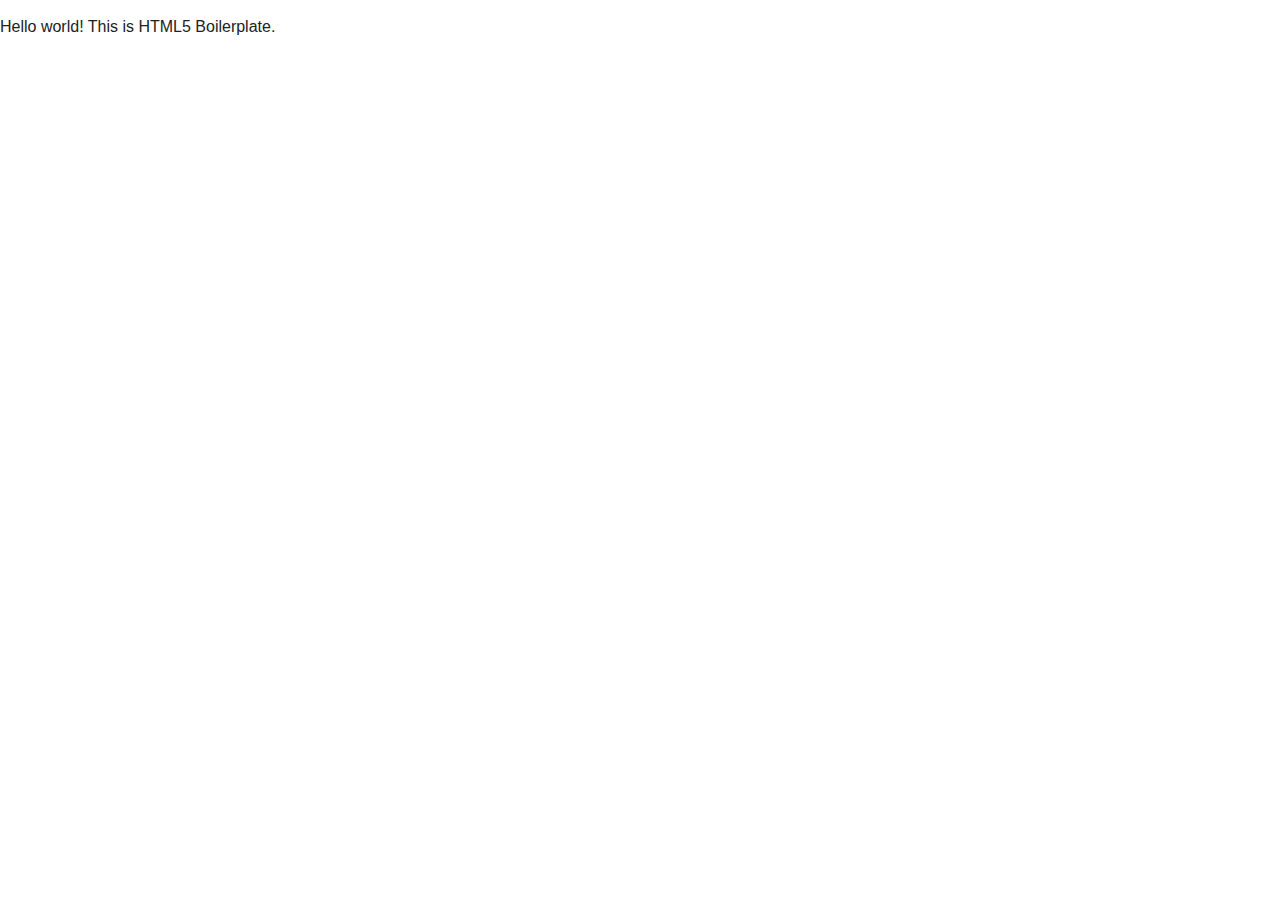
==== index.html @ 2964b847 "HTML5 Boilerplate project structure" ====
<!doctype html>
<html class="no-js" lang="en">
    <head>
        <meta charset="utf-8">
        <meta http-equiv="x-ua-compatible" content="ie=edge">
        <title>Mobile App</title>
        <meta name="description" content="">
        <meta name="viewport" content="width=device-width, initial-scale=1">

        <link rel="apple-touch-icon" href="apple-touch-icon.png">
        <!-- Place favicon.ico in the root directory -->

        <link rel="stylesheet" href="css/normalize.css">
        <link rel="stylesheet" href="css/main.css">
        <script src="js/vendor/modernizr-2.8.3.min.js"></script>
    </head>
    <body>
        <!--[if lt IE 8]>
            <p class="browserupgrade">You are using an <strong>outdated</strong> browser. Please <a href="http://browsehappy.com/">upgrade your browser</a> to improve your experience.</p>
        <![endif]-->

        <!-- Add your site or application content here -->
        <p>Hello world! This is HTML5 Boilerplate.</p>

        <script src="https://code.jquery.com/jquery-1.12.0.min.js"></script>
        <script>window.jQuery || document.write('<script src="js/vendor/jquery-1.12.0.min.js"><\/script>')</script>
        <script src="js/plugins.js"></script>
        <script src="js/main.js"></script>

        <!-- Google Analytics: change UA-XXXXX-X to be your site's ID. -->
        <script>
            (function(b,o,i,l,e,r){b.GoogleAnalyticsObject=l;b[l]||(b[l]=
            function(){(b[l].q=b[l].q||[]).push(arguments)});b[l].l=+new Date;
            e=o.createElement(i);r=o.getElementsByTagName(i)[0];
            e.src='https://www.google-analytics.com/analytics.js';
            r.parentNode.insertBefore(e,r)}(window,document,'script','ga'));
            ga('create','UA-XXXXX-X','auto');ga('send','pageview');
        </script>
    </body>
</html>
---- css/main.css ----
/*! HTML5 Boilerplate v5.3.0 | MIT License | https://html5boilerplate.com/ */

/*
 * What follows is the result of much research on cross-browser styling.
 * Credit left inline and big thanks to Nicolas Gallagher, Jonathan Neal,
 * Kroc Camen, and the H5BP dev community and team.
 */

/* ==========================================================================
   Base styles: opinionated defaults
   ========================================================================== */

html {
    color: #222;
    font-size: 1em;
    line-height: 1.4;
}

/*
 * Remove text-shadow in selection highlight:
 * https://twitter.com/miketaylr/status/12228805301
 *
 * These selection rule sets have to be separate.
 * Customize the background color to match your design.
 */

::-moz-selection {
    background: #b3d4fc;
    text-shadow: none;
}

::selection {
    background: #b3d4fc;
    text-shadow: none;
}

/*
 * A better looking default horizontal rule
 */

hr {
    display: block;
    height: 1px;
    border: 0;
    border-top: 1px solid #ccc;
    margin: 1em 0;
    padding: 0;
}

/*
 * Remove the gap between audio, canvas, iframes,
 * images, videos and the bottom of their containers:
 * https://github.com/h5bp/html5-boilerplate/issues/440
 */

audio,
canvas,
iframe,
img,
svg,
video {
    vertical-align: middle;
}

/*
 * Remove default fieldset styles.
 */

fieldset {
    border: 0;
    margin: 0;
    padding: 0;
}

/*
 * Allow only vertical resizing of textareas.
 */

textarea {
    resize: vertical;
}

/* ==========================================================================
   Browser Upgrade Prompt
   ========================================================================== */

.browserupgrade {
    margin: 0.2em 0;
    background: #ccc;
    color: #000;
    padding: 0.2em 0;
}

/* ==========================================================================
   Author's custom styles
   ========================================================================== */

















/* ==========================================================================
   Helper classes
   ========================================================================== */

/*
 * Hide visually and from screen readers
 */

.hidden {
    display: none !important;
}

/*
 * Hide only visually, but have it available for screen readers:
 * http://snook.ca/archives/html_and_css/hiding-content-for-accessibility
 */

.visuallyhidden {
    border: 0;
    clip: rect(0 0 0 0);
    height: 1px;
    margin: -1px;
    overflow: hidden;
    padding: 0;
    position: absolute;
    width: 1px;
}

/*
 * Extends the .visuallyhidden class to allow the element
 * to be focusable when navigated to via the keyboard:
 * https://www.drupal.org/node/897638
 */

.visuallyhidden.focusable:active,
.visuallyhidden.focusable:focus {
    clip: auto;
    height: auto;
    margin: 0;
    overflow: visible;
    position: static;
    width: auto;
}

/*
 * Hide visually and from screen readers, but maintain layout
 */

.invisible {
    visibility: hidden;
}

/*
 * Clearfix: contain floats
 *
 * For modern browsers
 * 1. The space content is one way to avoid an Opera bug when the
 *    `contenteditable` attribute is included anywhere else in the document.
 *    Otherwise it causes space to appear at the top and bottom of elements
 *    that receive the `clearfix` class.
 * 2. The use of `table` rather than `block` is only necessary if using
 *    `:before` to contain the top-margins of child elements.
 */

.clearfix:before,
.clearfix:after {
    content: " "; /* 1 */
    display: table; /* 2 */
}

.clearfix:after {
    clear: both;
}

/* ==========================================================================
   EXAMPLE Media Queries for Responsive Design.
   These examples override the primary ('mobile first') styles.
   Modify as content requires.
   ========================================================================== */

@media only screen and (min-width: 35em) {
    /* Style adjustments for viewports that meet the condition */
}

@media print,
       (-webkit-min-device-pixel-ratio: 1.25),
       (min-resolution: 1.25dppx),
       (min-resolution: 120dpi) {
    /* Style adjustments for high resolution devices */
}

/* ==========================================================================
   Print styles.
   Inlined to avoid the additional HTTP request:
   http://www.phpied.com/delay-loading-your-print-css/
   ========================================================================== */

@media print {
    *,
    *:before,
    *:after,
    *:first-letter,
    *:first-line {
        background: transparent !important;
        color: #000 !important; /* Black prints faster:
                                   http://www.sanbeiji.com/archives/953 */
        box-shadow: none !important;
        text-shadow: none !important;
    }

    a,
    a:visited {
        text-decoration: underline;
    }

    a[href]:after {
        content: " (" attr(href) ")";
    }

    abbr[title]:after {
        content: " (" attr(title) ")";
    }

    /*
     * Don't show links that are fragment identifiers,
     * or use the `javascript:` pseudo protocol
     */

    a[href^="#"]:after,
    a[href^="javascript:"]:after {
        content: "";
    }

    pre,
    blockquote {
        border: 1px solid #999;
        page-break-inside: avoid;
    }

    /*
     * Printing Tables:
     * http://css-discuss.incutio.com/wiki/Printing_Tables
     */

    thead {
        display: table-header-group;
    }

    tr,
    img {
        page-break-inside: avoid;
    }

    img {
        max-width: 100% !important;
    }

    p,
    h2,
    h3 {
        orphans: 3;
        widows: 3;
    }

    h2,
    h3 {
        page-break-after: avoid;
    }
}
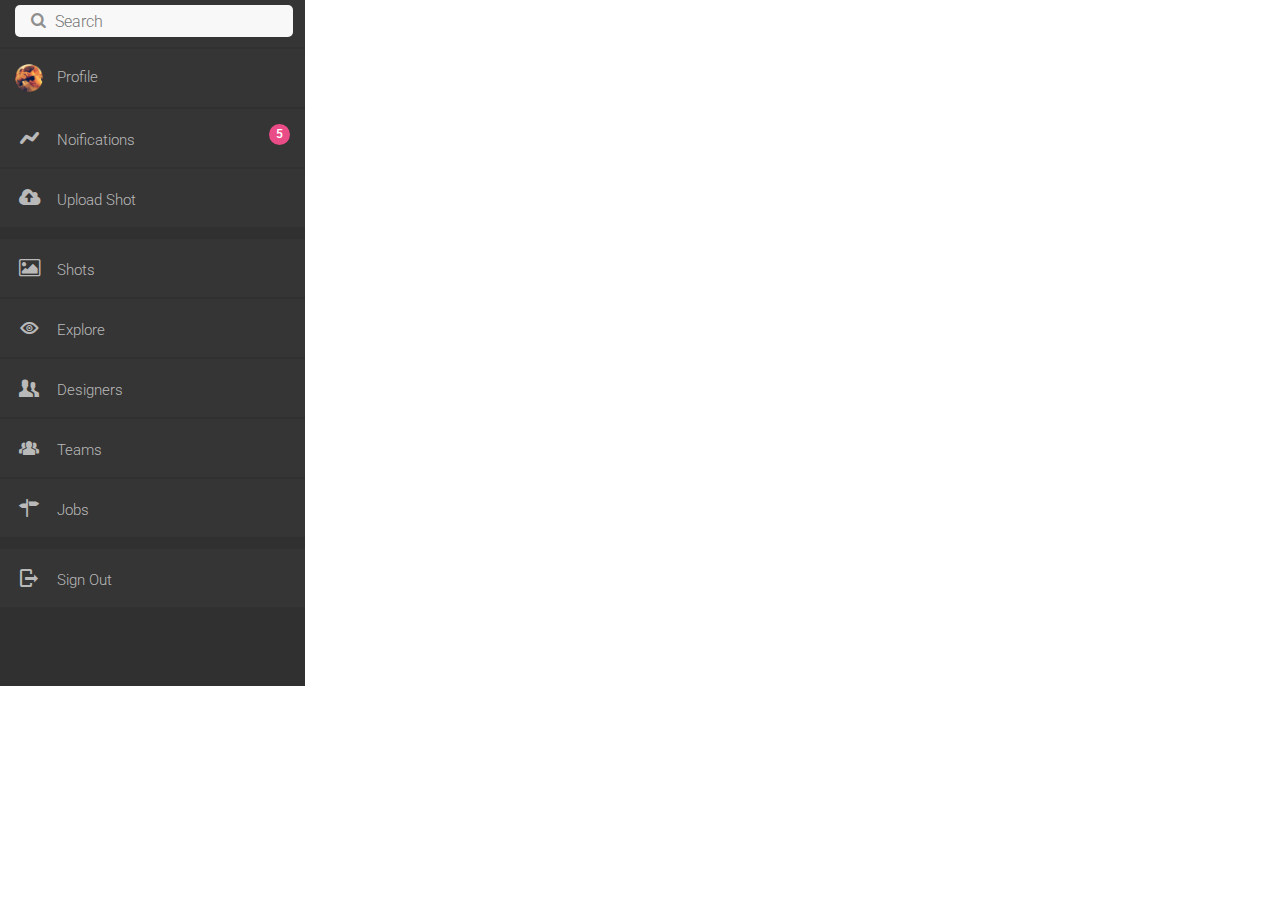
==== commit 1edec0bf: "Added side-menu" ====
--- a/index.html
+++ b/index.html
@@ -6,27 +6,91 @@
         <title>Mobile App</title>
         <meta name="description" content="">
         <meta name="viewport" content="width=device-width, initial-scale=1">
-
         <link rel="apple-touch-icon" href="apple-touch-icon.png">
         <!-- Place favicon.ico in the root directory -->
-
         <link rel="stylesheet" href="css/normalize.css">
         <link rel="stylesheet" href="css/main.css">
+        <link rel="stylesheet" href="css/fontello.css">
         <script src="js/vendor/modernizr-2.8.3.min.js"></script>
     </head>
     <body>
         <!--[if lt IE 8]>
-            <p class="browserupgrade">You are using an <strong>outdated</strong> browser. Please <a href="http://browsehappy.com/">upgrade your browser</a> to improve your experience.</p>
+        <p class="browserupgrade">You are using an <strong>outdated</strong> browser. Please <a href="http://browsehappy.com/">upgrade your browser</a> to improve your experience.</p>
         <![endif]-->
-
         <!-- Add your site or application content here -->
-        <p>Hello world! This is HTML5 Boilerplate.</p>
-
+        <nav class="sec sec--menu">
+            <div class="sec__inner">
+                <ul class="menu-list">
+                    <li class="menu-list__item">
+                        <form class="search-form">
+                            <button class="search-btn" type="submit"><i class="icon icon-search"></i></button>
+                            <input class="search-input" type="search" placeholder="Search">
+                        </form>
+                    </li>
+                    <li class="menu-list__item">
+                        <a class="link-default" href="profile.html">
+                        <img src="img/avatar1.png" alt="avatar">
+                        <span class="label">Profile</span>
+                        </a>
+                    </li>
+                    <li class="menu-list__item">
+                        <a class="link-default" href="#notifications">
+                        <i class="icon nav--icon icon-chart"></i>
+                        <span class="label">Noifications</span>
+                        <span class="badge">5</span>
+                        </a>
+                    </li>
+                    <li class="menu-list__item">
+                        <a class="link-default" href="#upload-shot">
+                        <i class="icon nav--icon icon-upload-cloud"></i>
+                        <span class="label">Upload Shot</span>
+                        </a>
+                    </li>
+                    <div class="clearfix"></div>
+                    <li class="menu-list__item">
+                        <a class="link-default" href="#shot">
+                        <i class="icon nav--icon icon-picture"></i>
+                        <span class="label">Shots</span>
+                        </a>
+                    </li>
+                    <li class="menu-list__item">
+                        <a class="link-default" href="#explore">
+                        <i class="icon nav--icon icon-eye-outline"></i>
+                        <span class="label">Explore</span>
+                        </a>
+                    </li>
+                    <li class="menu-list__item">
+                        <a class="link-default" href="#designers">
+                        <i class="icon nav--icon icon-users"></i>
+                        <span class="label">Designers</span>
+                        </a>
+                    </li>
+                    <li class="menu-list__item">
+                        <a class="link-default" href="#teams">
+                        <i class="icon nav--icon icon-group"></i>
+                        <span class="label">Teams</span>
+                        </a>
+                    </li>
+                    <li class="menu-list__item">
+                        <a class="link-default" href="#jobs">
+                        <i class="icon nav--icon icon-address"></i>
+                        <span class="label">Jobs</span>
+                        </a>
+                    </li>
+                    <div class="clearfix"></div>
+                    <li class="menu-list__item">
+                        <a class="link-default" href="#sign-out">
+                        <i class="icon nav--icon icon-logout"></i>
+                        <span class="label">Sign Out</span>
+                        </a>
+                    </li>
+                </ul>
+            </div>
+        </nav>
         <script src="https://code.jquery.com/jquery-1.12.0.min.js"></script>
         <script>window.jQuery || document.write('<script src="js/vendor/jquery-1.12.0.min.js"><\/script>')</script>
         <script src="js/plugins.js"></script>
         <script src="js/main.js"></script>
-
         <!-- Google Analytics: change UA-XXXXX-X to be your site's ID. -->
         <script>
             (function(b,o,i,l,e,r){b.GoogleAnalyticsObject=l;b[l]||(b[l]=
@@ -37,4 +101,4 @@
             ga('create','UA-XXXXX-X','auto');ga('send','pageview');
         </script>
     </body>
-</html>
+</html>--- a/css/main.css
+++ b/css/main.css
@@ -9,6 +9,7 @@
 /* ==========================================================================
    Base styles: opinionated defaults
    ========================================================================== */
+@import url(https://fonts.googleapis.com/css?family=Roboto:400,300,500&subset=latin,latin-ext);
 
 html {
     color: #222;
@@ -94,9 +95,121 @@
 /* ==========================================================================
    Author's custom styles
    ========================================================================== */
-
-
-
+body {
+    font-family: 'Roboto', sans-serif;
+    color: #fff;
+}
+/* icons */
+.icon {
+    font-family: 'fontello';
+    font-style: normal;
+    font-weight: normal;
+}
+.nav--icon {
+    color: #b9b9b9;
+    font-size: 20px;
+}
+/* side menu */
+.sec--menu {
+    position: absolute;
+    top: 0;
+    left: 0;
+    background: #303030;
+    width: 305px;
+}
+.sec--menu .sec__inner {
+    width: 100%;
+}
+.menu-list {
+    margin: 0;
+    padding: 0;
+}
+.menu-list__item {
+    display: block;
+    margin-bottom: 2px;
+}
+.menu-list__item:last-child {
+    padding-bottom: 77px;
+}
+.menu-list__item img {
+    width: 28px;
+    height: 28px;
+}
+.badge {
+    float: right;
+    display: flex;
+    justify-content: center;
+    align-items: center;
+    align-content: center;
+    width: 21px;
+    height: 21px;
+    color: #fff;
+    font-weight: 600;
+    font-size: 12px;
+    border-radius: 50%;
+    background: #ea4c88;
+}
+.search-form {
+    position: relative;
+    padding: 5px 15px 10px 15px;
+    background: #353535;
+}
+.search-btn {
+    position: absolute;
+    top: 8px;
+    margin-left: 6px;
+    border: none;
+    outline: none;
+    color: #8f8f8f; 
+    background: transparent; 
+}
+.search-input {
+    width: 236px;
+    height: 30px;
+    padding-left: 40px;
+    border: none;
+    background: #f8f8f8;
+    color: #303030;
+    font-weight: 300;
+    font-size: 16px;
+    border-radius: 5px;
+    outline: none;
+}
+.link-default {
+    display: block;
+    width: 275px;
+    padding: 15px;
+    color: #b9b9b9;
+    background: #353535;
+    text-decoration: none;
+    font-size: 15px;
+    font-weight: 300;
+}
+.link-default:hover {
+    color: #fff;
+    background: #ea4c88;
+    transition: all 0.5s ease-in;
+}
+.link-default:hover .badge {
+    color: #ea4c88;
+    background: #fff;
+    transition: all 0.5s ease-in;
+}
+.link-default:hover .icon {
+    color: #fff;
+    transition: all 0.5s ease-in;
+}
+.clearfix {
+    clear: both;
+    display: block;
+    height: 10px;
+}
+.link-default .nav--icon + .label {
+    padding-left: 10px;
+}
+.link-default img + .label {
+    padding-left: 10px;
+}
 
 
 
--- a/css/fontello.css
+++ b/css/fontello.css
@@ -0,0 +1,67 @@
+@font-face {
+  font-family: 'fontello';
+  src: url('../font/fontello.eot?65395483');
+  src: url('../font/fontello.eot?65395483#iefix') format('embedded-opentype'),
+       url('../font/fontello.woff2?65395483') format('woff2'),
+       url('../font/fontello.woff?65395483') format('woff'),
+       url('../font/fontello.ttf?65395483') format('truetype'),
+       url('../font/fontello.svg?65395483#fontello') format('svg');
+  font-weight: normal;
+  font-style: normal;
+}
+/* Chrome hack: SVG is rendered more smooth in Windozze. 100% magic, uncomment if you need it. */
+/* Note, that will break hinting! In other OS-es font will be not as sharp as it could be */
+/*
+@media screen and (-webkit-min-device-pixel-ratio:0) {
+  @font-face {
+    font-family: 'fontello';
+    src: url('../font/fontello.svg?65395483#fontello') format('svg');
+  }
+}
+*/
+ 
+ [class^="icon-"]:before, [class*=" icon-"]:before {
+  font-family: "fontello";
+  font-style: normal;
+  font-weight: normal;
+  speak: none;
+ 
+  display: inline-block;
+  text-decoration: inherit;
+  width: 1em;
+  margin-right: .2em;
+  text-align: center;
+  /* opacity: .8; */
+ 
+  /* For safety - reset parent styles, that can break glyph codes*/
+  font-variant: normal;
+  text-transform: none;
+ 
+  /* fix buttons height, for twitter bootstrap */
+  line-height: 1em;
+ 
+  /* Animation center compensation - margins should be symmetric */
+  /* remove if not needed */
+  margin-left: .2em;
+ 
+  /* you can be more comfortable with increased icons size */
+  /* font-size: 120%; */
+ 
+  /* Font smoothing. That was taken from TWBS */
+  -webkit-font-smoothing: antialiased;
+  -moz-osx-font-smoothing: grayscale;
+ 
+  /* Uncomment for 3D effect */
+  /* text-shadow: 1px 1px 1px rgba(127, 127, 127, 0.3); */
+}
+ 
+.icon-upload-cloud:before { content: '\e800'; } /* '' */
+.icon-logout:before { content: '\e801'; } /* '' */
+.icon-eye-outline:before { content: '\e802'; } /* '' */
+.icon-picture:before { content: '\e803'; } /* '' */
+.icon-heart-empty:before { content: '\e804'; } /* '' */
+.icon-group:before { content: '\e805'; } /* '' */
+.icon-chart:before { content: '\e806'; } /* '' */
+.icon-address:before { content: '\e807'; } /* '' */
+.icon-users:before { content: '\e808'; } /* '' */
+.icon-search:before { content: '\e809'; } /* '' */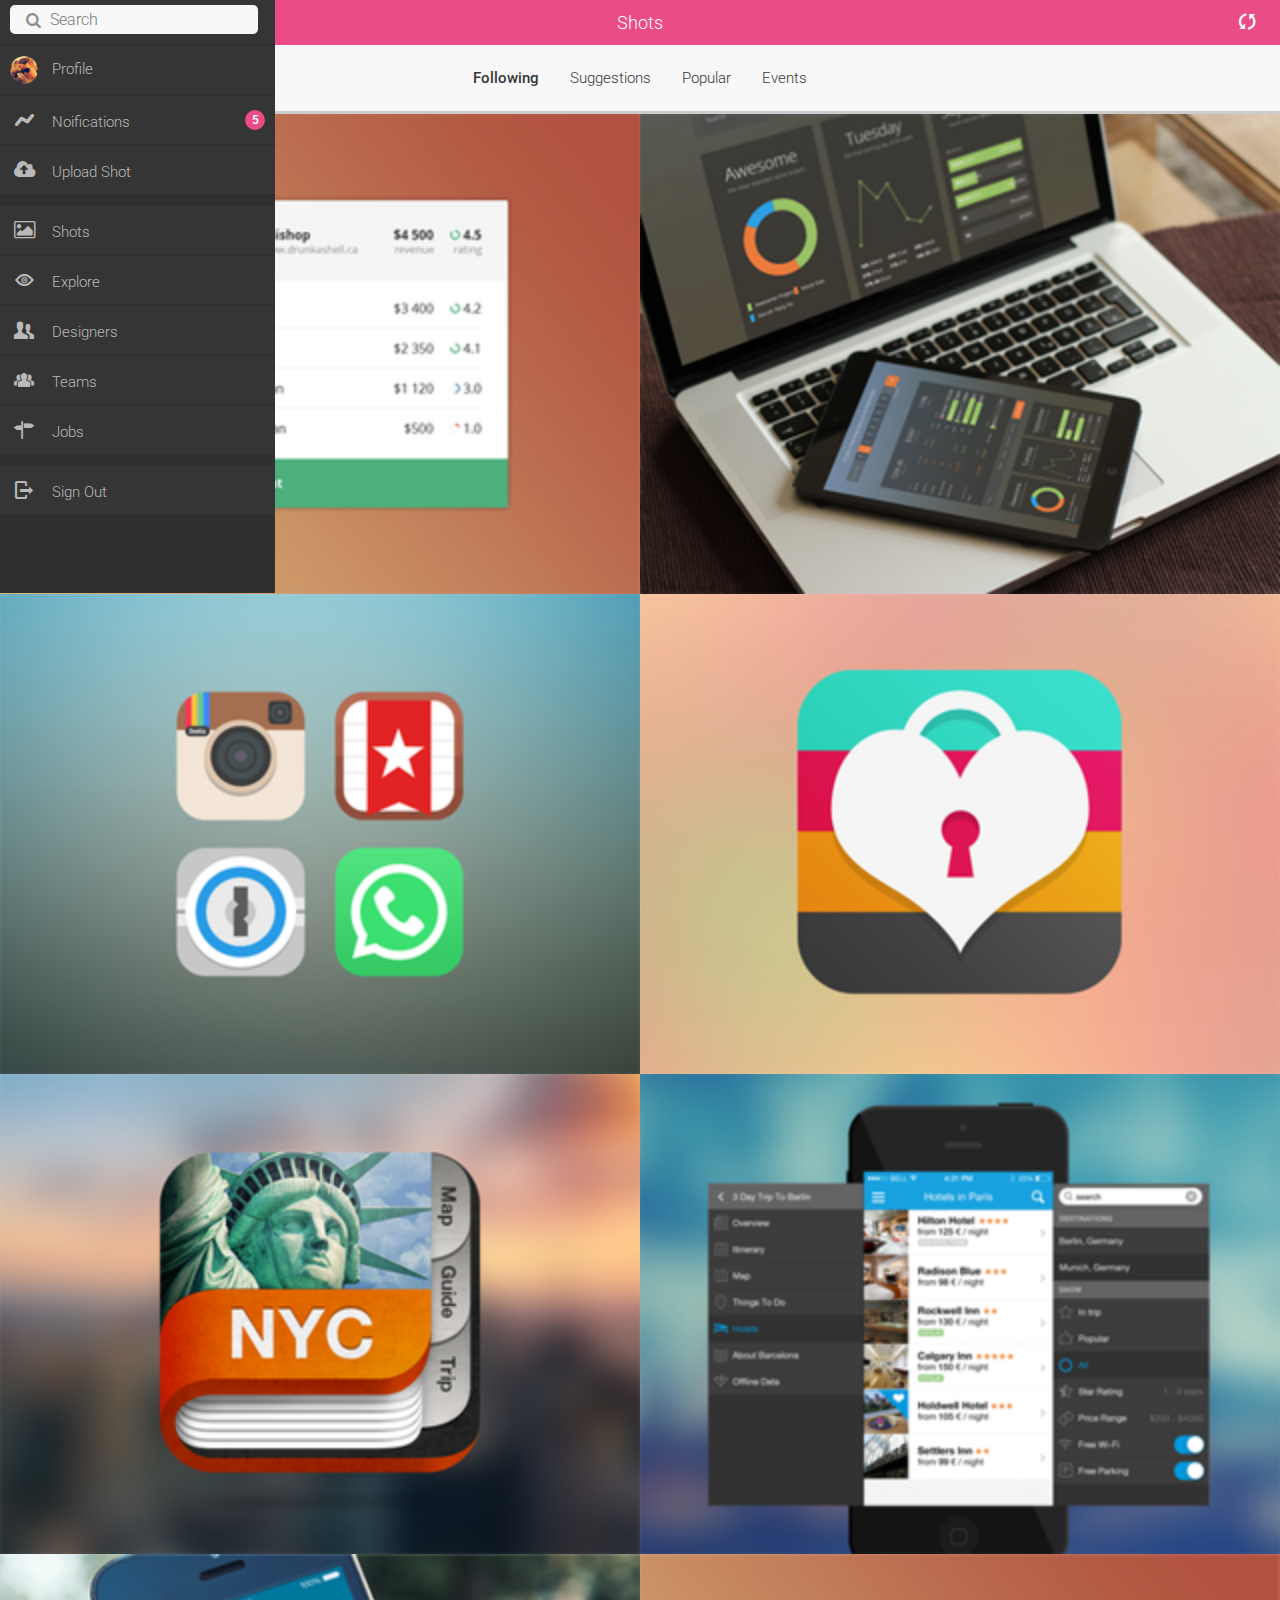
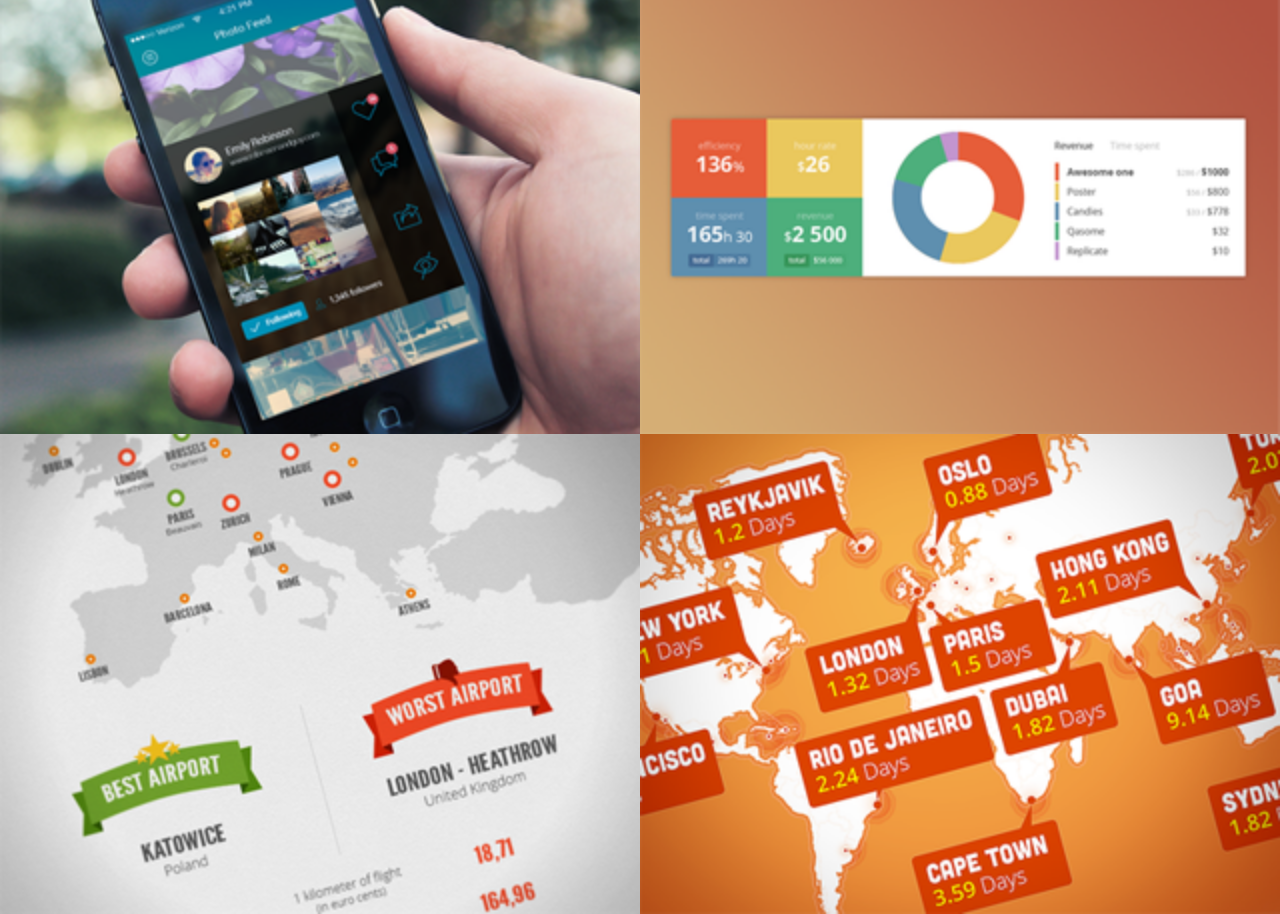
==== commit bc4ac63c: "Added home view." ====
--- a/index.html
+++ b/index.html
@@ -18,7 +18,7 @@
         <p class="browserupgrade">You are using an <strong>outdated</strong> browser. Please <a href="http://browsehappy.com/">upgrade your browser</a> to improve your experience.</p>
         <![endif]-->
         <!-- Add your site or application content here -->
-        <nav class="sec sec--menu">
+        <nav class="sec sec--menu" >
             <div class="sec__inner">
                 <ul class="menu-list">
                     <li class="menu-list__item">
@@ -46,7 +46,7 @@
                         <span class="label">Upload Shot</span>
                         </a>
                     </li>
-                    <div class="clearfix"></div>
+                    <li class="clearfix"></li>
                     <li class="menu-list__item">
                         <a class="link-default" href="#shot">
                         <i class="icon nav--icon icon-picture"></i>
@@ -77,7 +77,7 @@
                         <span class="label">Jobs</span>
                         </a>
                     </li>
-                    <div class="clearfix"></div>
+                    <li class="clearfix"></li>
                     <li class="menu-list__item">
                         <a class="link-default" href="#sign-out">
                         <i class="icon nav--icon icon-logout"></i>
@@ -87,6 +87,45 @@
                 </ul>
             </div>
         </nav>
+        <div class="sec sec--content">
+            <header class="sec sec--header">
+                <div class="sec__inner">
+                    <button class="btn-header btn-header--left">
+                    <i class="icon icon-menu"></i>
+                    </button>
+                    <h1 class="tab-header">Shots</h1>
+                    <button class="btn-header btn-header--right">
+                    <i class="icon icon-arrows-ccw"></i>
+                    </button>
+                </div>
+            </header>
+            <nav class="sec sec--submenu">
+                <div class="sec__inner">
+                    <ul class="submenu-list">
+                        <li class="submenu-list__item item--current"><a href="#">Following</a></li>
+                        <li class="submenu-list__item"><a href="#">Suggestions</a></li>
+                        <li class="submenu-list__item"><a href="#">Popular</a></li>
+                        <li class="submenu-list__item"><a href="#">Events</a></li>
+                    </ul>
+                </div>
+            </nav>
+            <main class="sec sec--main">
+                <div class="sec__inner">
+                    <ul class="apps-list">
+                        <li class="apps-list__item"><a href="#"><img src="img/clients.png" alt="clients app"></a></li>
+                        <li class="apps-list__item"><a href="#"><img src="img/synchronize.png" alt="synchronize app"></a></li>
+                        <li class="apps-list__item"><a href="#"><img src="img/apps.png" alt="apps"></a></li>
+                        <li class="apps-list__item"><a href="#"><img src="img/locked_heart.png" alt="safe app"></a></li>
+                        <li class="apps-list__item"><a href="#"><img src="img/travels.png" alt="travels guide app"></a></li>
+                        <li class="apps-list__item"><a href="#"><img src="img/booking.png" alt="booking app"></a></li>
+                        <li class="apps-list__item"><a href="#"><img src="img/messenger_app.png" alt="messenger app"></a></li>
+                        <li class="apps-list__item"><a href="#"><img src="img/activities.png" alt="activites"></a></li>
+                        <li class="apps-list__item"><a href="#"><img src="img/airports.png" alt="the best airports app"></a></li>
+                        <li class="apps-list__item"><a href="#"><img src="img/capitals.png" alt="capitals app|"></a></li>
+                    </ul>
+                </div>
+            </main>
+        </div>
         <script src="https://code.jquery.com/jquery-1.12.0.min.js"></script>
         <script>window.jQuery || document.write('<script src="js/vendor/jquery-1.12.0.min.js"><\/script>')</script>
         <script src="js/plugins.js"></script>
--- a/css/main.css
+++ b/css/main.css
@@ -1,22 +1,19 @@
 /*! HTML5 Boilerplate v5.3.0 | MIT License | https://html5boilerplate.com/ */
-
 /*
  * What follows is the result of much research on cross-browser styling.
  * Credit left inline and big thanks to Nicolas Gallagher, Jonathan Neal,
  * Kroc Camen, and the H5BP dev community and team.
  */
-
 /* ==========================================================================
    Base styles: opinionated defaults
    ========================================================================== */
+
 @import url(https://fonts.googleapis.com/css?family=Roboto:400,300,500&subset=latin,latin-ext);
-
 html {
     color: #222;
     font-size: 1em;
     line-height: 1.4;
 }
-
 /*
  * Remove text-shadow in selection highlight:
  * https://twitter.com/miketaylr/status/12228805301
@@ -29,12 +26,10 @@
     background: #b3d4fc;
     text-shadow: none;
 }
-
 ::selection {
     background: #b3d4fc;
     text-shadow: none;
 }
-
 /*
  * A better looking default horizontal rule
  */
@@ -47,7 +42,6 @@
     margin: 1em 0;
     padding: 0;
 }
-
 /*
  * Remove the gap between audio, canvas, iframes,
  * images, videos and the bottom of their containers:
@@ -62,7 +56,6 @@
 video {
     vertical-align: middle;
 }
-
 /*
  * Remove default fieldset styles.
  */
@@ -72,7 +65,6 @@
     margin: 0;
     padding: 0;
 }
-
 /*
  * Allow only vertical resizing of textareas.
  */
@@ -80,7 +72,6 @@
 textarea {
     resize: vertical;
 }
-
 /* ==========================================================================
    Browser Upgrade Prompt
    ========================================================================== */
@@ -91,15 +82,20 @@
     color: #000;
     padding: 0.2em 0;
 }
-
 /* ==========================================================================
    Author's custom styles
    ========================================================================== */
+
 body {
+    background: #f8f8f8;
     font-family: 'Roboto', sans-serif;
     color: #fff;
 }
+.sec__inner {
+    width: 100%;
+}
 /* icons */
+
 .icon {
     font-family: 'fontello';
     font-style: normal;
@@ -109,16 +105,17 @@
     color: #b9b9b9;
     font-size: 20px;
 }
-/* side menu */
+/* ==========================================================================
+   Side menu
+   ========================================================================== */
+
 .sec--menu {
     position: absolute;
     top: 0;
     left: 0;
+    width: 275px;
+    z-index: 999;
     background: #303030;
-    width: 305px;
-}
-.sec--menu .sec__inner {
-    width: 100%;
 }
 .menu-list {
     margin: 0;
@@ -137,12 +134,13 @@
 }
 .badge {
     float: right;
+    margin: 4px 0;
     display: flex;
     justify-content: center;
     align-items: center;
     align-content: center;
-    width: 21px;
-    height: 21px;
+    width: 20px;
+    height: 20px;
     color: #fff;
     font-weight: 600;
     font-size: 12px;
@@ -151,7 +149,7 @@
 }
 .search-form {
     position: relative;
-    padding: 5px 15px 10px 15px;
+    padding: 5px 10px 10px 10px;
     background: #353535;
 }
 .search-btn {
@@ -160,12 +158,12 @@
     margin-left: 6px;
     border: none;
     outline: none;
-    color: #8f8f8f; 
-    background: transparent; 
+    color: #8f8f8f;
+    background: transparent;
 }
 .search-input {
-    width: 236px;
-    height: 30px;
+    width: 206px;
+    height: 27px;
     padding-left: 40px;
     border: none;
     background: #f8f8f8;
@@ -177,8 +175,8 @@
 }
 .link-default {
     display: block;
-    width: 275px;
-    padding: 15px;
+    width: 255px;
+    padding: 10px;
     color: #b9b9b9;
     background: #353535;
     text-decoration: none;
@@ -210,24 +208,106 @@
 .link-default img + .label {
     padding-left: 10px;
 }
-
-
-
-
-
-
-
-
-
-
-
-
-
-
+/* ==========================================================================
+   Content
+   ========================================================================== */
+
+.sec--content {
+    background: #f8f8f8;
+    color: #373737;
+}
+/* home */
+
+.sec--header {
+    position: relative;
+    height: 45px;
+    background: #ea4c88;
+}
+.tab-header {
+    margin: 0;
+    text-align: center;
+    line-height: 45px;
+    color: #fff;
+    font-size: 18px;
+    font-weight: 300;
+}
+.btn-header {
+    position: absolute;
+    top: 6px;
+    border: 0;
+    color: #fff;
+    background: transparent;
+}
+.btn-header:hover {
+    outline: 0;
+}
+.btn-header .icon {
+    font-size: 20px;
+    font-weight: 300;
+}
+.btn-header--left {
+    left: 13px;
+}
+.btn-header--right {
+    right: 13px;
+}
+/* submenu */
+
+.submenu-list {
+    margin: 22px 10px;
+    padding-left: 0;
+    list-style-type: none;
+    text-align: center;
+}
+.submenu-list__item {
+    display: inline-block;
+    margin-right: 27px;
+}
+.submenu-list__item:last-child {
+    margin-right: 0;
+}
+.submenu-list__item a {
+    color: #373737;
+    text-decoration: none;
+    font-weight: 300;
+    font-size: 15px;
+}
+.item--current a {
+    font-weight: 500;
+}
+/* dlaczego nie działa strzałka??? */
+
+.item--curent:after {
+    width: 0;
+    height: 0;
+    border-style: solid;
+    border-width: 100px 100px 0 100px;
+    border-color: #000 transparent transparent transparent;
+}
+/* main */
+
+.sec--main {
+    background: #f8f8f8;
+}
+.sec--main .sec__inner {} .apps-list {
+    list-style-type: none;
+    padding-left: 0;
+    margin: 0;
+    border-top: 3px solid #ccc;
+}
+.apps-list:after {
+    content: '';
+    height: 0;
+    clear: both;
+    display: block;
+}
+.apps-list__item img {
+    float: left;
+    width: 50%;
+}
 /* ==========================================================================
    Helper classes
    ========================================================================== */
-
 /*
  * Hide visually and from screen readers
  */
@@ -235,7 +315,6 @@
 .hidden {
     display: none !important;
 }
-
 /*
  * Hide only visually, but have it available for screen readers:
  * http://snook.ca/archives/html_and_css/hiding-content-for-accessibility
@@ -251,7 +330,6 @@
     position: absolute;
     width: 1px;
 }
-
 /*
  * Extends the .visuallyhidden class to allow the element
  * to be focusable when navigated to via the keyboard:
@@ -267,7 +345,6 @@
     position: static;
     width: auto;
 }
-
 /*
  * Hide visually and from screen readers, but maintain layout
  */
@@ -275,7 +352,6 @@
 .invisible {
     visibility: hidden;
 }
-
 /*
  * Clearfix: contain floats
  *
@@ -290,14 +366,15 @@
 
 .clearfix:before,
 .clearfix:after {
-    content: " "; /* 1 */
-    display: table; /* 2 */
-}
-
+    content: " ";
+    /* 1 */
+    
+    display: table;
+    /* 2 */
+}
 .clearfix:after {
     clear: both;
 }
-
 /* ==========================================================================
    EXAMPLE Media Queries for Responsive Design.
    These examples override the primary ('mobile first') styles.
@@ -307,14 +384,12 @@
 @media only screen and (min-width: 35em) {
     /* Style adjustments for viewports that meet the condition */
 }
-
 @media print,
-       (-webkit-min-device-pixel-ratio: 1.25),
-       (min-resolution: 1.25dppx),
-       (min-resolution: 120dpi) {
+(-webkit-min-device-pixel-ratio: 1.25),
+(min-resolution: 1.25dppx),
+(min-resolution: 120dpi) {
     /* Style adjustments for high resolution devices */
 }
-
 /* ==========================================================================
    Print styles.
    Inlined to avoid the additional HTTP request:
@@ -328,68 +403,60 @@
     *:first-letter,
     *:first-line {
         background: transparent !important;
-        color: #000 !important; /* Black prints faster:
+        color: #000 !important;
+        /* Black prints faster:
                                    http://www.sanbeiji.com/archives/953 */
+        
         box-shadow: none !important;
         text-shadow: none !important;
     }
-
     a,
     a:visited {
         text-decoration: underline;
     }
-
     a[href]:after {
         content: " (" attr(href) ")";
     }
-
     abbr[title]:after {
         content: " (" attr(title) ")";
     }
-
     /*
      * Don't show links that are fragment identifiers,
      * or use the `javascript:` pseudo protocol
      */
-
+    
     a[href^="#"]:after,
     a[href^="javascript:"]:after {
         content: "";
     }
-
     pre,
     blockquote {
         border: 1px solid #999;
         page-break-inside: avoid;
     }
-
     /*
      * Printing Tables:
      * http://css-discuss.incutio.com/wiki/Printing_Tables
      */
-
+    
     thead {
         display: table-header-group;
     }
-
     tr,
     img {
         page-break-inside: avoid;
     }
-
     img {
         max-width: 100% !important;
     }
-
     p,
     h2,
     h3 {
         orphans: 3;
         widows: 3;
     }
-
     h2,
     h3 {
         page-break-after: avoid;
     }
-}
+}--- a/css/fontello.css
+++ b/css/fontello.css
@@ -1,11 +1,11 @@
 @font-face {
   font-family: 'fontello';
-  src: url('../font/fontello.eot?65395483');
-  src: url('../font/fontello.eot?65395483#iefix') format('embedded-opentype'),
-       url('../font/fontello.woff2?65395483') format('woff2'),
-       url('../font/fontello.woff?65395483') format('woff'),
-       url('../font/fontello.ttf?65395483') format('truetype'),
-       url('../font/fontello.svg?65395483#fontello') format('svg');
+  src: url('../font/fontello.eot?79060696');
+  src: url('../font/fontello.eot?79060696#iefix') format('embedded-opentype'),
+       url('../font/fontello.woff2?79060696') format('woff2'),
+       url('../font/fontello.woff?79060696') format('woff'),
+       url('../font/fontello.ttf?79060696') format('truetype'),
+       url('../font/fontello.svg?79060696#fontello') format('svg');
   font-weight: normal;
   font-style: normal;
 }
@@ -15,7 +15,7 @@
 @media screen and (-webkit-min-device-pixel-ratio:0) {
   @font-face {
     font-family: 'fontello';
-    src: url('../font/fontello.svg?65395483#fontello') format('svg');
+    src: url('../font/fontello.svg?79060696#fontello') format('svg');
   }
 }
 */
@@ -59,9 +59,11 @@
 .icon-logout:before { content: '\e801'; } /* '' */
 .icon-eye-outline:before { content: '\e802'; } /* '' */
 .icon-picture:before { content: '\e803'; } /* '' */
-.icon-heart-empty:before { content: '\e804'; } /* '' */
-.icon-group:before { content: '\e805'; } /* '' */
+.icon-group:before { content: '\e804'; } /* '' */
+.icon-heart-empty:before { content: '\e805'; } /* '' */
 .icon-chart:before { content: '\e806'; } /* '' */
 .icon-address:before { content: '\e807'; } /* '' */
 .icon-users:before { content: '\e808'; } /* '' */
-.icon-search:before { content: '\e809'; } /* '' */+.icon-search:before { content: '\e809'; } /* '' */
+.icon-arrows-ccw:before { content: '\e80a'; } /* '' */
+.icon-menu:before { content: '\e80b'; } /* '' */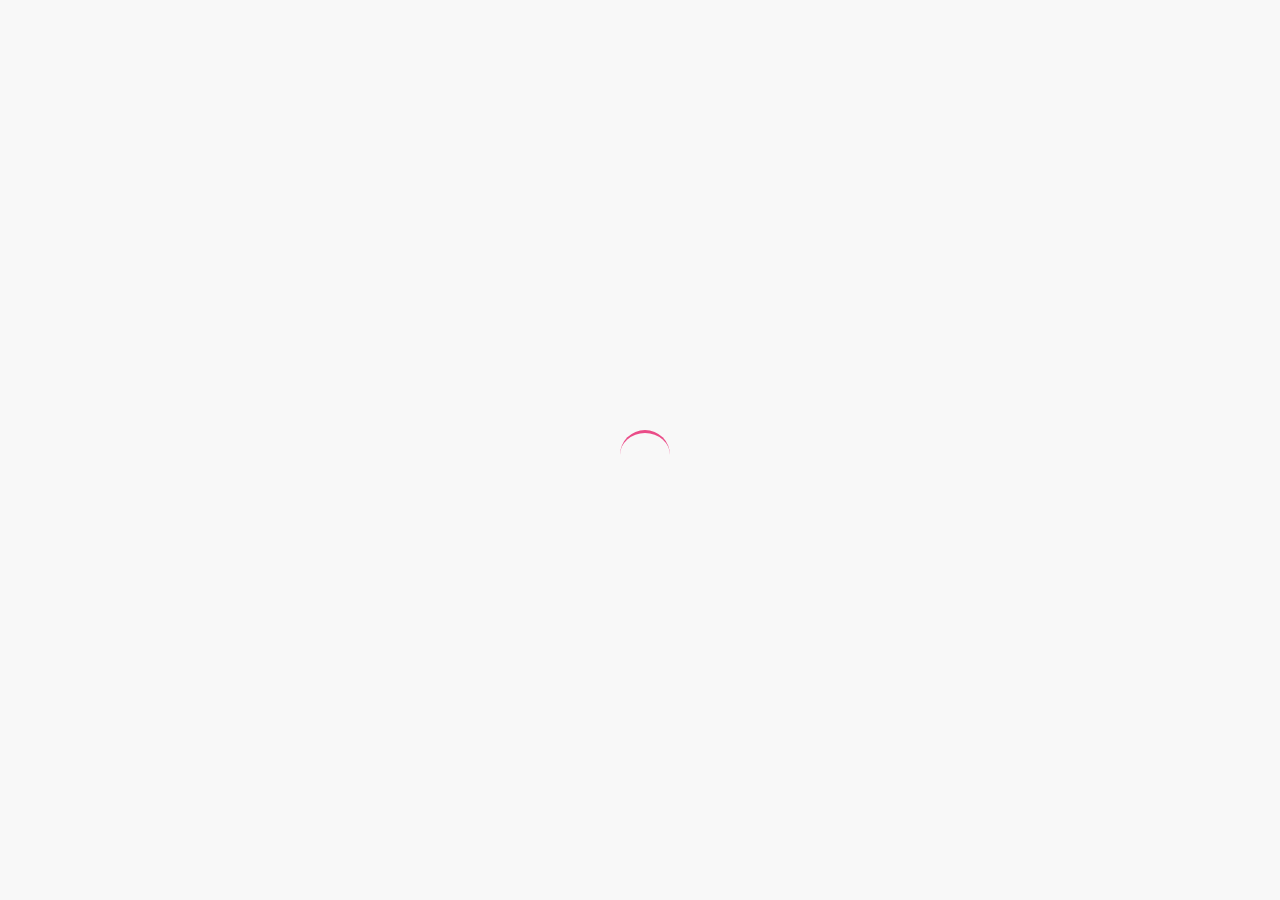
==== commit b9ac3514: "Added details view, seperate HTML and JS." ====
--- a/index.html
+++ b/index.html
@@ -18,82 +18,81 @@
         <p class="browserupgrade">You are using an <strong>outdated</strong> browser. Please <a href="http://browsehappy.com/">upgrade your browser</a> to improve your experience.</p>
         <![endif]-->
         <!-- Add your site or application content here -->
-        <nav class="sec sec--menu" >
+        <div id="loader"></div>
+        <nav class="sec sec--menu">
             <div class="sec__inner">
+                <form class="search-form">
+                    <button class="search-btn" type="submit"><i class="icon icon-search"></i></button>
+                    <input class="search-input" type="search" placeholder="Search">
+                </form>
                 <ul class="menu-list">
                     <li class="menu-list__item">
-                        <form class="search-form">
-                            <button class="search-btn" type="submit"><i class="icon icon-search"></i></button>
-                            <input class="search-input" type="search" placeholder="Search">
-                        </form>
-                    </li>
-                    <li class="menu-list__item">
                         <a class="link-default" href="profile.html">
-                        <img src="img/avatar1.png" alt="avatar">
-                        <span class="label">Profile</span>
+                            <img src="img/avatar1.png" alt="avatar">
+                            <span class="label">Profile</span>
                         </a>
                     </li>
                     <li class="menu-list__item">
                         <a class="link-default" href="#notifications">
-                        <i class="icon nav--icon icon-chart"></i>
-                        <span class="label">Noifications</span>
-                        <span class="badge">5</span>
+                            <i class="icon nav--icon icon-chart"></i>
+                            <span class="label">Noifications</span>
+                            <span class="badge">5</span>
                         </a>
                     </li>
                     <li class="menu-list__item">
                         <a class="link-default" href="#upload-shot">
-                        <i class="icon nav--icon icon-upload-cloud"></i>
-                        <span class="label">Upload Shot</span>
+                            <i class="icon nav--icon icon-upload-cloud"></i>
+                            <span class="label">Upload Shot</span>
                         </a>
                     </li>
-                    <li class="clearfix"></li>
+                    <li class="space"></li>
                     <li class="menu-list__item">
                         <a class="link-default" href="#shot">
-                        <i class="icon nav--icon icon-picture"></i>
-                        <span class="label">Shots</span>
+                            <i class="icon nav--icon icon-picture"></i>
+                            <span class="label">Shots</span>
                         </a>
                     </li>
                     <li class="menu-list__item">
                         <a class="link-default" href="#explore">
-                        <i class="icon nav--icon icon-eye-outline"></i>
-                        <span class="label">Explore</span>
+                            <i class="icon nav--icon icon-eye-outline"></i>
+                            <span class="label">Explore</span>
                         </a>
                     </li>
                     <li class="menu-list__item">
                         <a class="link-default" href="#designers">
-                        <i class="icon nav--icon icon-users"></i>
-                        <span class="label">Designers</span>
+                            <i class="icon nav--icon icon-users"></i>
+                            <span class="label">Designers</span>
                         </a>
                     </li>
                     <li class="menu-list__item">
                         <a class="link-default" href="#teams">
-                        <i class="icon nav--icon icon-group"></i>
-                        <span class="label">Teams</span>
+                            <i class="icon nav--icon icon-group"></i>
+                            <span class="label">Teams</span>
                         </a>
                     </li>
                     <li class="menu-list__item">
                         <a class="link-default" href="#jobs">
-                        <i class="icon nav--icon icon-address"></i>
-                        <span class="label">Jobs</span>
+                            <i class="icon nav--icon icon-address"></i>
+                            <span class="label">Jobs</span>
                         </a>
                     </li>
-                    <li class="clearfix"></li>
+                    <li class="space"></li>
                     <li class="menu-list__item">
                         <a class="link-default" href="#sign-out">
-                        <i class="icon nav--icon icon-logout"></i>
-                        <span class="label">Sign Out</span>
+                            <i class="icon nav--icon icon-logout"></i>
+                            <span class="label">Sign Out</span>
                         </a>
                     </li>
                 </ul>
             </div>
         </nav>
-        <div class="sec sec--content">
+        <div class="sec sec--content" id="content" style="display:none;">
             <header class="sec sec--header">
                 <div class="sec__inner">
-                    <button class="btn-header btn-header--left">
+                    <button class="btn-header btn-header--left hamburger">
                     <i class="icon icon-menu"></i>
                     </button>
-                    <h1 class="tab-header">Shots</h1>
+                    <h1 class="tab-header">Profile</h1>
                     <button class="btn-header btn-header--right">
                     <i class="icon icon-arrows-ccw"></i>
                     </button>
@@ -112,16 +111,16 @@
             <main class="sec sec--main">
                 <div class="sec__inner">
                     <ul class="apps-list">
-                        <li class="apps-list__item"><a href="#"><img src="img/clients.png" alt="clients app"></a></li>
-                        <li class="apps-list__item"><a href="#"><img src="img/synchronize.png" alt="synchronize app"></a></li>
-                        <li class="apps-list__item"><a href="#"><img src="img/apps.png" alt="apps"></a></li>
-                        <li class="apps-list__item"><a href="#"><img src="img/locked_heart.png" alt="safe app"></a></li>
-                        <li class="apps-list__item"><a href="#"><img src="img/travels.png" alt="travels guide app"></a></li>
-                        <li class="apps-list__item"><a href="#"><img src="img/booking.png" alt="booking app"></a></li>
-                        <li class="apps-list__item"><a href="#"><img src="img/messenger_app.png" alt="messenger app"></a></li>
-                        <li class="apps-list__item"><a href="#"><img src="img/activities.png" alt="activites"></a></li>
-                        <li class="apps-list__item"><a href="#"><img src="img/airports.png" alt="the best airports app"></a></li>
-                        <li class="apps-list__item"><a href="#"><img src="img/capitals.png" alt="capitals app|"></a></li>
+                        <li class="apps-list__item"><a href="details.html"><img src="img/clients.png" alt="clients app"></a></li>
+                        <li class="apps-list__item"><a href="details.html"><img src="img/synchronize.png" alt="synchronize app"></a></li>
+                        <li class="apps-list__item"><a href="details.html"><img src="img/apps.png" alt="apps"></a></li>
+                        <li class="apps-list__item"><a href="details.html"><img src="img/locked_heart.png" alt="safe app"></a></li>
+                        <li class="apps-list__item"><a href="details.html"><img src="img/travels.png" alt="travels guide app"></a></li>
+                        <li class="apps-list__item"><a href="details.html"><img src="img/booking.png" alt="booking app"></a></li>
+                        <li class="apps-list__item"><a href="details.html"><img src="img/messenger_app.png" alt="messenger app"></a></li>
+                        <li class="apps-list__item"><a href="details.html"><img src="img/activities.png" alt="activites"></a></li>
+                        <li class="apps-list__item"><a href="details.html"><img src="img/airports.png" alt="the best airports app"></a></li>
+                        <li class="apps-list__item"><a href="details.html"><img src="img/capitals.png" alt="capitals app"></a></li>
                     </ul>
                 </div>
             </main>
--- a/css/main.css
+++ b/css/main.css
@@ -86,6 +86,40 @@
    Author's custom styles
    ========================================================================== */
 
+#loader {
+    position: absolute;
+    top: 50%;
+    left: 50%;
+    width: 50px;
+    height: 50px;
+    margin-top: -20px;
+    margin-left: -20px;
+    border-radius: 50%;
+    border-top: 3px solid #ea4c88;
+    -webkit-animation: spin 2s linear infinite;
+    animation: spin 2s linear infinite;
+}
+@-webkit-keyframes spin {
+    0% {
+        -webkit-transform: rotate(0deg);
+    }
+    100% {
+        -webkit-transform: rotate(360deg);
+    }
+}
+@keyframes spin {
+    0% {
+        transform: rotate(0deg);
+    }
+    100% {
+        transform: rotate(360deg);
+    }
+}
+* {
+    -webkit-box-sizing: border-box;
+    -moz-box-sizing: border-box;
+    box-sizing: border-box;
+}
 body {
     background: #f8f8f8;
     font-family: 'Roboto', sans-serif;
@@ -104,6 +138,22 @@
 .nav--icon {
     color: #b9b9b9;
     font-size: 20px;
+}
+.tool--icon {
+    color: #373737;
+    font-size: 20px;
+}
+
+/* images */
+.img-small {
+    float: left;
+    width: 55px;
+    height: 55px;
+}
+.img-medium {
+    float: left;
+    width: 65px;
+    height: 65px;
 }
 /* ==========================================================================
    Side menu
@@ -131,6 +181,10 @@
 .menu-list__item img {
     width: 28px;
     height: 28px;
+}
+.space {
+    height: 10px;
+    content: '';
 }
 .badge {
     float: right;
@@ -175,7 +229,7 @@
 }
 .link-default {
     display: block;
-    width: 255px;
+    width: 275px;
     padding: 10px;
     color: #b9b9b9;
     background: #353535;
@@ -183,6 +237,17 @@
     font-size: 15px;
     font-weight: 300;
 }
+.link-default--alt {
+    display: block;
+    width: 100%;
+    padding: 8px 12px;
+    color: #464646;
+    background: #f8f8f8;
+    text-decoration: none;
+    font-size: 15px;
+    font-weight: 300;
+    border-bottom: 1px solid #e5e5e5;
+}
 .link-default:hover {
     color: #fff;
     background: #ea4c88;
@@ -208,18 +273,24 @@
 .link-default img + .label {
     padding-left: 10px;
 }
+.hamburger a {
+    outline: none;
+}
 /* ==========================================================================
    Content
    ========================================================================== */
-
 .sec--content {
     background: #f8f8f8;
     color: #373737;
 }
-/* home */
-
+
+/* Header
+   ========================================================================== */
 .sec--header {
-    position: relative;
+    position: fixed;
+    left: 0;
+    top: 0;
+    width: 100%;
     height: 45px;
     background: #ea4c88;
 }
@@ -251,8 +322,20 @@
 .btn-header--right {
     right: 13px;
 }
-/* submenu */
-
+/* Main
+   ========================================================================== */
+
+.sec--main {
+    margin-top: 67px;
+    background: #f8f8f8;
+}
+.sec--submenu + .sec--main {
+     margin-top: 0;
+}
+/* home view */
+.sec--submenu {
+    margin-top: 67px;
+}
 .submenu-list {
     margin: 22px 10px;
     padding-left: 0;
@@ -275,35 +358,190 @@
 .item--current a {
     font-weight: 500;
 }
-/* dlaczego nie działa strzałka??? */
-
-.item--curent:after {
-    width: 0;
-    height: 0;
-    border-style: solid;
-    border-width: 100px 100px 0 100px;
-    border-color: #000 transparent transparent transparent;
-}
-/* main */
-
-.sec--main {
-    background: #f8f8f8;
-}
-.sec--main .sec__inner {} .apps-list {
+.apps-list {
     list-style-type: none;
     padding-left: 0;
     margin: 0;
     border-top: 3px solid #ccc;
-}
-.apps-list:after {
-    content: '';
-    height: 0;
-    clear: both;
-    display: block;
 }
 .apps-list__item img {
     float: left;
     width: 50%;
+}
+/* profile view */
+
+.profile-box {
+    margin: 20px 0;
+    text-align: center;
+}
+.profile-box__name {
+    margin: 0;
+    font-size: 17px;
+}
+.profile-box__more {
+    font-size: 13px;
+}
+.profile-box__more a {
+    color: #373737;
+    text-decoration: none;
+}
+.profile-box__more a:hover {
+    color: #373737;
+    text-decoration: underline;
+}
+.profile-box__avatar + .profile-box__name {
+    margin-top: 30px;
+}
+.profile-box__name + .profile-box__more {
+    margin-top: 4px;
+}
+.profile-box__more + .profile-box__date {
+    margin-top: 4px;
+}
+.profile-box__avatar .btn-add {
+    position: absolute;
+    top: 180px;
+    left: 50%;
+}
+.plus--icon {
+    position: absolute;
+    top: -9px;
+    left: -9px;
+    font-size: 35px;
+    color: #8aba56;
+}
+.btn-add {
+    width: 30px;
+    height: 30px;
+    margin-left: -14px;
+    border: none;
+    border-radius: 50%;
+    background: #698d41;
+}
+.btn-add {
+    outline: none;
+}
+.tools-list {
+    margin: 0;
+    padding: 23px 0;
+    list-style-type: none;
+    text-align: center;
+}
+.tool-list__item {
+    display: inline;
+    margin-right: 26px;
+    font-weight: 300;
+    font-size: 15px;
+}
+.tool-list__item:last-child {
+    margin-right: 0;
+}
+.tool-list__item a {
+    color: #373737;
+    text-decoration: none;
+}
+.tool-list__item:hover .icon {
+    color: #ea4c88;
+    transition: all 0.5s ease-in;
+}
+.tool--icon + .amount {
+    margin-left: 6px;
+}
+/* details view */
+.profile-box--alt {
+    margin: 20px 0;
+    padding-left: 12px;
+    text-align: left;
+}
+.profile-box--alt .profile-box__name {
+    padding-top: 6px;
+    margin-left: 90px;
+}
+.profile-box--alt .profile-box__more {
+    margin-left: 90px;
+}
+.profile-box__date {
+    margin-left: 90px;
+    font-size: 12px;
+    color: #e5e5e5;
+}
+.profile-box--alt .profile-box__avatar .btn-add {
+    position: absolute;
+    top: 115px;
+    left: 25px;
+}
+.decoration {
+    color: #ea4c88;
+}
+.image-apps {
+    margin-top: 25px;
+}
+.action-box {
+    background: #ffffff;
+}
+.action-box__tools {
+    background: #e5e5e5;
+}
+.action-box__comments {
+    background: #f8f8f8;
+}
+.comments-list {
+    margin: 0;
+    padding: 15px 0;
+    list-style-type: none;
+    text-align: left;
+}
+.image-apps img {
+    width: 100%;
+}
+.message {
+    margin-left: 75px;
+}
+.message:after {
+    display: block;
+    clear: both;
+    content: '';
+}
+.message__user {
+    margin: 0;
+    padding-top: 10px;
+    font-size: 15px;
+    color: #ea4c88;
+    font-weight: 500;
+}
+.link-default--alt:hover .message__user {
+    color: #fff;
+    transition: all 0.5s ease-in;
+}
+.message__text {
+    margin: 0;
+    font-size: 12px;
+    font-weight: 300;
+}
+.send-comment {
+    text-align: center;
+    padding: 7px 10px;
+    background: #e5e5e5;
+}
+.input-comment {
+    width: 230px;
+    height: 30px;
+    padding: 10px 15px;
+    border: none;
+    border-radius: 5px;
+    font-size: 12px;
+    font-weight: 300;
+    outline: none;
+}
+.btn-comment {
+    position: relative;
+    top: 1px;
+    height: 30px;
+    border: none;
+    border-radius: 3px;
+    color: #fff;
+    background: #ea4c88;
+    outline: none;
 }
 /* ==========================================================================
    Helper classes
--- a/css/fontello.css
+++ b/css/fontello.css
@@ -1,11 +1,11 @@
 @font-face {
   font-family: 'fontello';
-  src: url('../font/fontello.eot?79060696');
-  src: url('../font/fontello.eot?79060696#iefix') format('embedded-opentype'),
-       url('../font/fontello.woff2?79060696') format('woff2'),
-       url('../font/fontello.woff?79060696') format('woff'),
-       url('../font/fontello.ttf?79060696') format('truetype'),
-       url('../font/fontello.svg?79060696#fontello') format('svg');
+  src: url('../font/fontello.eot?51688370');
+  src: url('../font/fontello.eot?51688370#iefix') format('embedded-opentype'),
+       url('../font/fontello.woff2?51688370') format('woff2'),
+       url('../font/fontello.woff?51688370') format('woff'),
+       url('../font/fontello.ttf?51688370') format('truetype'),
+       url('../font/fontello.svg?51688370#fontello') format('svg');
   font-weight: normal;
   font-style: normal;
 }
@@ -15,7 +15,7 @@
 @media screen and (-webkit-min-device-pixel-ratio:0) {
   @font-face {
     font-family: 'fontello';
-    src: url('../font/fontello.svg?79060696#fontello') format('svg');
+    src: url('../font/fontello.svg?51688370#fontello') format('svg');
   }
 }
 */
@@ -66,4 +66,15 @@
 .icon-users:before { content: '\e808'; } /* '' */
 .icon-search:before { content: '\e809'; } /* '' */
 .icon-arrows-ccw:before { content: '\e80a'; } /* '' */
-.icon-menu:before { content: '\e80b'; } /* '' */+.icon-menu:before { content: '\e80b'; } /* '' */
+.icon-tag:before { content: '\e80c'; } /* '' */
+.icon-briefcase:before { content: '\e80d'; } /* '' */
+.icon-mail:before { content: '\e80e'; } /* '' */
+.icon-plus-circle:before { content: '\e80f'; } /* '' */
+.icon-left-circled2:before { content: '\e810'; } /* '' */
+.icon-export:before { content: '\e811'; } /* '' */
+.icon-forward:before { content: '\e812'; } /* '' */
+.icon-cancel-circled2:before { content: '\e813'; } /* '' */
+.icon-heart:before { content: '\e814'; } /* '' */
+.icon-chat-empty:before { content: '\e815'; } /* '' */
+.icon-trash-empty:before { content: '\e816'; } /* '' */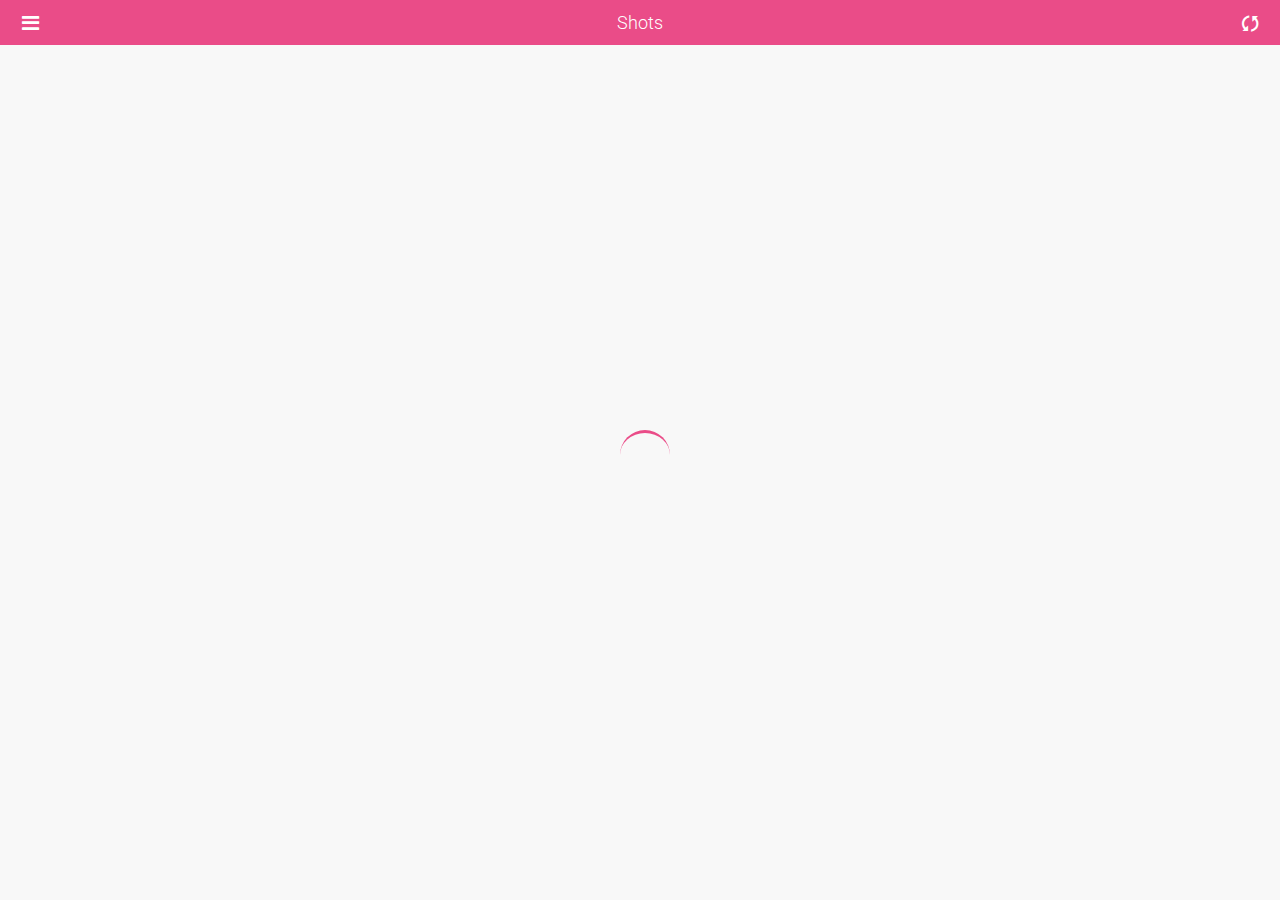
==== commit 4d2d5587: "Update header and sidebar." ====
--- a/index.html
+++ b/index.html
@@ -19,97 +19,103 @@
         <![endif]-->
         <!-- Add your site or application content here -->
         <div id="loader"></div>
-        <nav class="sec sec--menu">
-            <div class="sec__inner">
-                <form class="search-form">
-                    <button class="search-btn" type="submit"><i class="icon icon-search"></i></button>
-                    <input class="search-input" type="search" placeholder="Search">
-                </form>
-                <ul class="menu-list">
-                    <li class="menu-list__item">
-                        <a class="link-default" href="profile.html">
-                            <img src="img/avatar1.png" alt="avatar">
-                            <span class="label">Profile</span>
-                        </a>
-                    </li>
-                    <li class="menu-list__item">
-                        <a class="link-default" href="#notifications">
-                            <i class="icon nav--icon icon-chart"></i>
-                            <span class="label">Noifications</span>
-                            <span class="badge">5</span>
-                        </a>
-                    </li>
-                    <li class="menu-list__item">
-                        <a class="link-default" href="#upload-shot">
-                            <i class="icon nav--icon icon-upload-cloud"></i>
-                            <span class="label">Upload Shot</span>
-                        </a>
-                    </li>
-                    <li class="space"></li>
-                    <li class="menu-list__item">
-                        <a class="link-default" href="#shot">
-                            <i class="icon nav--icon icon-picture"></i>
-                            <span class="label">Shots</span>
-                        </a>
-                    </li>
-                    <li class="menu-list__item">
-                        <a class="link-default" href="#explore">
-                            <i class="icon nav--icon icon-eye-outline"></i>
-                            <span class="label">Explore</span>
-                        </a>
-                    </li>
-                    <li class="menu-list__item">
-                        <a class="link-default" href="#designers">
-                            <i class="icon nav--icon icon-users"></i>
-                            <span class="label">Designers</span>
-                        </a>
-                    </li>
-                    <li class="menu-list__item">
-                        <a class="link-default" href="#teams">
-                            <i class="icon nav--icon icon-group"></i>
-                            <span class="label">Teams</span>
-                        </a>
-                    </li>
-                    <li class="menu-list__item">
-                        <a class="link-default" href="#jobs">
-                            <i class="icon nav--icon icon-address"></i>
-                            <span class="label">Jobs</span>
-                        </a>
-                    </li>
-                    <li class="space"></li>
-                    <li class="menu-list__item">
-                        <a class="link-default" href="#sign-out">
-                            <i class="icon nav--icon icon-logout"></i>
-                            <span class="label">Sign Out</span>
-                        </a>
-                    </li>
-                </ul>
-            </div>
-        </nav>
-        <div class="sec sec--content" id="content" style="display:none;">
-            <header class="sec sec--header">
-                <div class="sec__inner">
-                    <button class="btn-header btn-header--left hamburger">
-                    <i class="icon icon-menu"></i>
-                    </button>
-                    <h1 class="tab-header">Profile</h1>
+        <header class="head-sec">
+            <div class="head-sec__inner">
+                <div class="head-sec__box head-sec__box--nav">
+                    <div class="nav-box">
+                        <div class="nav-box__actions">
+                            <button class="btn-header btn-header--left hamburger">
+                                <i class="icon icon-menu"></i>
+                            </button>
+                        </div>
+                        <nav class="nav-box__content">
+                            <form class="search-form">
+                                <button class="search-btn" type="submit"><i class="icon icon-search"></i></button>
+                                <input class="search-input" type="search" placeholder="Search">
+                            </form>
+                            <ul class="menu-list">
+                                <li class="menu-list__item">
+                                    <a class="link-default" href="profile.html">
+                                        <img src="img/avatar1.png" alt="avatar">
+                                        <span class="label">Profile</span>
+                                    </a>
+                                </li>
+                                <li class="menu-list__item">
+                                    <a class="link-default" href="#notifications">
+                                        <i class="icon nav--icon icon-chart"></i>
+                                        <span class="label">Noifications</span>
+                                        <span class="badge">5</span>
+                                    </a>
+                                </li>
+                                <li class="menu-list__item">
+                                    <a class="link-default" href="#upload-shot">
+                                        <i class="icon nav--icon icon-upload-cloud"></i>
+                                        <span class="label">Upload Shot</span>
+                                    </a>
+                                </li>
+                                <li class="space"></li>
+                                <li class="menu-list__item">
+                                    <a class="link-default" href="#shot">
+                                        <i class="icon nav--icon icon-picture"></i>
+                                        <span class="label">Shots</span>
+                                    </a>
+                                </li>
+                                <li class="menu-list__item">
+                                    <a class="link-default" href="#explore">
+                                        <i class="icon nav--icon icon-eye-outline"></i>
+                                        <span class="label">Explore</span>
+                                    </a>
+                                </li>
+                                <li class="menu-list__item">
+                                    <a class="link-default" href="#designers">
+                                        <i class="icon nav--icon icon-users"></i>
+                                        <span class="label">Designers</span>
+                                    </a>
+                                </li>
+                                <li class="menu-list__item">
+                                    <a class="link-default" href="#teams">
+                                        <i class="icon nav--icon icon-group"></i>
+                                        <span class="label">Teams</span>
+                                    </a>
+                                </li>
+                                <li class="menu-list__item">
+                                    <a class="link-default" href="#jobs">
+                                        <i class="icon nav--icon icon-address"></i>
+                                        <span class="label">Jobs</span>
+                                    </a>
+                                </li>
+                                <li class="space"></li>
+                                <li class="menu-list__item">
+                                    <a class="link-default" href="#sign-out">
+                                        <i class="icon nav--icon icon-logout"></i>
+                                        <span class="label">Sign Out</span>
+                                    </a>
+                                </li>
+                            </ul>
+                        </nav>
+                    </div>
+                </div>
+                <div class="head-sec__box head-sec__box--main">
+                    <h1 class="tab-header">Shots</h1>
+                </div>
+                <div class="head-sec__box head-sec__box--cta">
                     <button class="btn-header btn-header--right">
-                    <i class="icon icon-arrows-ccw"></i>
+                        <i class="icon icon-arrows-ccw"></i>
                     </button>
                 </div>
-            </header>
-            <nav class="sec sec--submenu">
-                <div class="sec__inner">
-                    <ul class="submenu-list">
-                        <li class="submenu-list__item item--current"><a href="#">Following</a></li>
-                        <li class="submenu-list__item"><a href="#">Suggestions</a></li>
-                        <li class="submenu-list__item"><a href="#">Popular</a></li>
-                        <li class="submenu-list__item"><a href="#">Events</a></li>
-                    </ul>
-                </div>
+            </div>
+        </header>
+        <main class="main-sec" id="content" style="display:none;">
+            <nav class="main-sec__head">
+                <ul class="submenu-list">
+                    <li class="submenu-list__item item--current"><a href="#">Following</a></li>
+                    <li class="submenu-list__item"><a href="#">Suggestions</a></li>
+                    <li class="submenu-list__item"><a href="#">Popular</a></li>
+                    <li class="submenu-list__item"><a href="#">Events</a></li>
+                </ul>
             </nav>
-            <main class="sec sec--main">
-                <div class="sec__inner">
+            <div class="main-sec__content">
+                <div class="main-sec__inner">
                     <ul class="apps-list">
                         <li class="apps-list__item"><a href="details.html"><img src="img/clients.png" alt="clients app"></a></li>
                         <li class="apps-list__item"><a href="details.html"><img src="img/synchronize.png" alt="synchronize app"></a></li>
@@ -123,8 +129,8 @@
                         <li class="apps-list__item"><a href="details.html"><img src="img/capitals.png" alt="capitals app"></a></li>
                     </ul>
                 </div>
-            </main>
-        </div>
+            </div>
+        </main>
         <script src="https://code.jquery.com/jquery-1.12.0.min.js"></script>
         <script>window.jQuery || document.write('<script src="js/vendor/jquery-1.12.0.min.js"><\/script>')</script>
         <script src="js/plugins.js"></script>
--- a/css/main.css
+++ b/css/main.css
@@ -9,10 +9,12 @@
    ========================================================================== */
 
 @import url(https://fonts.googleapis.com/css?family=Roboto:400,300,500&subset=latin,latin-ext);
-html {
-    color: #222;
+html
+{
     font-size: 1em;
     line-height: 1.4;
+
+    color: #222;
 }
 /*
  * Remove text-shadow in selection highlight:
@@ -22,11 +24,13 @@
  * Customize the background color to match your design.
  */
 
-::-moz-selection {
+::-moz-selection
+{
     background: #b3d4fc;
     text-shadow: none;
 }
-::selection {
+::selection
+{
     background: #b3d4fc;
     text-shadow: none;
 }
@@ -34,13 +38,16 @@
  * A better looking default horizontal rule
  */
 
-hr {
+hr
+{
     display: block;
+
     height: 1px;
+    margin: 1em 0;
+    padding: 0;
+
     border: 0;
     border-top: 1px solid #ccc;
-    margin: 1em 0;
-    padding: 0;
 }
 /*
  * Remove the gap between audio, canvas, iframes,
@@ -53,495 +60,759 @@
 iframe,
 img,
 svg,
-video {
+video
+{
     vertical-align: middle;
 }
 /*
  * Remove default fieldset styles.
  */
 
-fieldset {
+fieldset
+{
+    margin: 0;
+    padding: 0;
+
     border: 0;
-    margin: 0;
-    padding: 0;
 }
 /*
  * Allow only vertical resizing of textareas.
  */
 
-textarea {
+textarea
+{
     resize: vertical;
 }
 /* ==========================================================================
    Browser Upgrade Prompt
    ========================================================================== */
 
-.browserupgrade {
-    margin: 0.2em 0;
+.browserupgrade
+{
+    margin: .2em 0;
+    padding: .2em 0;
+
+    color: #000;
     background: #ccc;
-    color: #000;
-    padding: 0.2em 0;
 }
 /* ==========================================================================
    Author's custom styles
    ========================================================================== */
 
-#loader {
+#loader
+{
     position: absolute;
     top: 50%;
     left: 50%;
+
     width: 50px;
     height: 50px;
     margin-top: -20px;
     margin-left: -20px;
+
+    -webkit-animation: spin 2s linear infinite;
+            animation: spin 2s linear infinite;
+
+    border-top: 3px solid #ea4c88;
     border-radius: 50%;
-    border-top: 3px solid #ea4c88;
-    -webkit-animation: spin 2s linear infinite;
-    animation: spin 2s linear infinite;
-}
-@-webkit-keyframes spin {
-    0% {
+}
+@-webkit-keyframes spin
+{
+    0%
+    {
         -webkit-transform: rotate(0deg);
     }
-    100% {
+    100%
+    {
         -webkit-transform: rotate(360deg);
     }
 }
-@keyframes spin {
-    0% {
+@keyframes spin
+{
+    0%
+    {
         transform: rotate(0deg);
     }
-    100% {
+    100%
+    {
         transform: rotate(360deg);
     }
 }
-* {
+*
+{
     -webkit-box-sizing: border-box;
-    -moz-box-sizing: border-box;
-    box-sizing: border-box;
-}
-body {
+       -moz-box-sizing: border-box;
+            box-sizing: border-box;
+}
+body
+{
+    font-family: 'Roboto', sans-serif;
+
+    color: #fff;
     background: #f8f8f8;
-    font-family: 'Roboto', sans-serif;
-    color: #fff;
-}
-.sec__inner {
+}
+.sec__inner
+{
     width: 100%;
 }
 /* icons */
 
-.icon {
+.icon
+{
     font-family: 'fontello';
+    font-weight: normal;
     font-style: normal;
-    font-weight: normal;
-}
-.nav--icon {
+}
+.nav--icon
+{
+    font-size: 20px;
+
     color: #b9b9b9;
+}
+.tool--icon
+{
     font-size: 20px;
-}
-.tool--icon {
+
     color: #373737;
-    font-size: 20px;
-}
-
+}
 /* images */
-.img-small {
+
+.img-small
+{
     float: left;
+
     width: 55px;
     height: 55px;
 }
-.img-medium {
+.img-medium
+{
     float: left;
+
     width: 65px;
     height: 65px;
 }
+/* clearfix */
+
+.clearfix
+{
+    display: block;
+    clear: both;
+
+    height: 10px;
+}
+/* links */
+
+.link-default
+{
+    font-size: 15px;
+    font-weight: 300;
+
+    display: block;
+
+    width: 275px;
+    padding: 10px;
+
+    text-decoration: none;
+
+    color: #b9b9b9;
+    background: #353535;
+}
+.link-default--alt
+{
+    font-size: 15px;
+    font-weight: 300;
+
+    display: block;
+
+    width: 100%;
+    padding: 8px 13px;
+
+    text-decoration: none;
+
+    color: #464646;
+    border-bottom: 1px solid #e5e5e5;
+    background: #f8f8f8;
+}
+.link-default:hover
+{
+    transition: all .3s ease-in;
+
+    color: #fff;
+    background: #ea4c88;
+}
+.link-default:hover .badge
+{
+    transition: all .3s ease-in;
+
+    color: #ea4c88;
+    background: #fff;
+}
+.link-default:hover .icon
+{
+    transition: all .3s ease-in;
+
+    color: #fff;
+}
+.link-default .nav--icon + .label
+{
+    padding-left: 10px;
+}
+.link-default img + .label
+{
+    padding-left: 10px;
+}
+
 /* ==========================================================================
-   Side menu
+   Header
    ========================================================================== */
-
-.sec--menu {
-    position: absolute;
+.head-sec,
+.main-sec__inner
+{
+    width: 100%;
+}
+.head-sec + .main-sec
+{
+    margin-top: 45px;
+}
+.head-sec
+{
+    position: fixed;
+    z-index: 99;
     top: 0;
     left: 0;
-    width: 275px;
-    z-index: 999;
+
+    width: 100%;
+    height: 45px;
+
+    background: #ea4c88;
+}
+.head-sec__inner
+{
+    display: -webkit-flex;
+    display:    -moz-flex;
+    display:     -ms-flex;
+    display:      -o-flex;
+    display:         flex;
+
+    padding-right: 10px;
+    padding-left: 10px;
+
+    justify-content: space-between;
+    -ms-align-items: center;
+        align-items: center;
+    align-content: center;
+}
+.nav-box
+{
+    position: relative;
+}
+.nav-box__content
+{
+    position: absolute;
+    top: calc(100% + 6px);
+    left: -10px;
+
+    transition: transform 500ms cubic-bezier(.190, 1.000, .220, 1.000);
+    transform: translateX(-100vw);
+
     background: #303030;
 }
-.menu-list {
+.nav-box__content:after
+{
+    position: absolute;
+    z-index: -1;
+    top: 0;
+    right: 0;
+    bottom: 0;
+    left: 0;
+
+    width: 100%;
+    height: 100%;
+    margin: auto;
+
+    content: '';
+    transition: 170ms ease;
+
+    background: transparent;
+    box-shadow: 0 0 0 0 rgba(0,0,0,0);
+}
+.nav-box.active .nav-box__content
+{
+    transform: translateX(0);
+}
+.menu-list
+{
+    overflow: scroll;
+
+    max-height: calc(100vh - 45px - 44px);
     margin: 0;
     padding: 0;
 }
-.menu-list__item {
+.menu-list__item
+{
     display: block;
+
     margin-bottom: 2px;
 }
-.menu-list__item:last-child {
+.menu-list__item:last-child
+{
     padding-bottom: 77px;
 }
-.menu-list__item img {
+.menu-list__item img
+{
     width: 28px;
     height: 28px;
 }
-.space {
+.space
+{
     height: 10px;
+
     content: '';
 }
-.badge {
+.badge
+{
+    font-size: 12px;
+    font-weight: 600;
+
+    display: flex;
     float: right;
+
+    width: 20px;
+    height: 20px;
     margin: 4px 0;
-    display: flex;
+
+    color: #fff;
+    border-radius: 50%;
+    background: #ea4c88;
+
     justify-content: center;
     align-items: center;
     align-content: center;
-    width: 20px;
-    height: 20px;
-    color: #fff;
-    font-weight: 600;
-    font-size: 12px;
-    border-radius: 50%;
-    background: #ea4c88;
-}
-.search-form {
+}
+.search-form
+{
     position: relative;
+
     padding: 5px 10px 10px 10px;
+
     background: #353535;
 }
-.search-btn {
+.search-btn
+{
     position: absolute;
     top: 8px;
+
     margin-left: 6px;
+
+    color: #8f8f8f;
     border: none;
     outline: none;
-    color: #8f8f8f;
     background: transparent;
 }
-.search-input {
+.search-input
+{
+    font-size: 16px;
+    font-weight: 300;
+
     width: 206px;
     height: 27px;
     padding-left: 40px;
+
+    color: #303030;
     border: none;
-    background: #f8f8f8;
-    color: #303030;
-    font-weight: 300;
-    font-size: 16px;
     border-radius: 5px;
     outline: none;
-}
-.link-default {
-    display: block;
-    width: 275px;
-    padding: 10px;
-    color: #b9b9b9;
-    background: #353535;
-    text-decoration: none;
+    background: #f8f8f8;
+}
+.hamburger
+{
+    outline: none;
+}
+.tab-header
+{
+    font-size: 18px;
+    font-weight: 300;
+    line-height: 45px;
+
+    margin: 0;
+
+    text-align: center;
+
+    color: #fff;
+}
+.btn-header
+{
+    position: static;
+
+    display: inline-block;
+
+    color: #fff;
+    border: 0;
+    background: transparent;
+}
+.btn-header:hover
+{
+    outline: 0;
+}
+.btn-header .icon
+{
+    font-size: 20px;
+    font-weight: 300;
+}
+.btn-header--left
+{
+    left: 13px;
+}
+.btn-header--right
+{
+    right: 13px;
+}
+
+/* ==========================================================================
+   Main
+   ========================================================================== */
+/* home view */
+
+.submenu-list
+{
+    margin: 0;
+    padding: 22px 10px;
+
+    list-style-type: none;
+
+    text-align: center;
+}
+.submenu-list__item
+{
+    display: inline-block;
+
+    margin-right: 27px;
+}
+.submenu-list__item:last-child
+{
+    margin-right: 0;
+}
+.submenu-list__item a
+{
     font-size: 15px;
     font-weight: 300;
-}
-.link-default--alt {
+
+    text-decoration: none;
+
+    color: #373737;
+}
+.item--current a
+{
+    font-weight: 500;
+}
+.apps-list
+{
+    margin: 0;
+    padding-left: 0;
+
+    list-style-type: none;
+
+    border-top: 3px solid #ccc;
+}
+.apps-list:after
+{
     display: block;
+    clear: both;
+
     width: 100%;
-    padding: 8px 12px;
-    color: #464646;
-    background: #f8f8f8;
+
+    content: '';
+}
+.apps-list__item
+{
+    float: left;
+
+    width: 50%;
+}
+.apps-list__item a
+{
+    display: block;
+}
+.apps-list__item img
+{
+    display: block;
+    float: none;
+
+    width: 100%;
+}
+/* profile view */
+
+.profile-box
+{
+    padding: 20px 0;
+
+    text-align: center;
+}
+.profile-box__name
+{
+    margin: 0;
+
+    font-size: 17px;
+    color: #373737;
+}
+.profile-box__more
+{
+    font-size: 13px;
+    color: #373737;
+}
+.profile-box__more a
+{
     text-decoration: none;
-    font-size: 15px;
-    font-weight: 300;
-    border-bottom: 1px solid #e5e5e5;
-}
-.link-default:hover {
-    color: #fff;
-    background: #ea4c88;
-    transition: all 0.5s ease-in;
-}
-.link-default:hover .badge {
-    color: #ea4c88;
-    background: #fff;
-    transition: all 0.5s ease-in;
-}
-.link-default:hover .icon {
-    color: #fff;
-    transition: all 0.5s ease-in;
-}
-.clearfix {
-    clear: both;
-    display: block;
-    height: 10px;
-}
-.link-default .nav--icon + .label {
-    padding-left: 10px;
-}
-.link-default img + .label {
-    padding-left: 10px;
-}
-.hamburger a {
-    outline: none;
-}
-/* ==========================================================================
-   Content
-   ========================================================================== */
-.sec--content {
-    background: #f8f8f8;
+
     color: #373737;
 }
-
-/* Header
-   ========================================================================== */
-.sec--header {
-    position: fixed;
-    left: 0;
-    top: 0;
-    width: 100%;
-    height: 45px;
-    background: #ea4c88;
-}
-.tab-header {
-    margin: 0;
-    text-align: center;
-    line-height: 45px;
-    color: #fff;
-    font-size: 18px;
-    font-weight: 300;
-}
-.btn-header {
-    position: absolute;
-    top: 6px;
-    border: 0;
-    color: #fff;
-    background: transparent;
-}
-.btn-header:hover {
-    outline: 0;
-}
-.btn-header .icon {
-    font-size: 20px;
-    font-weight: 300;
-}
-.btn-header--left {
-    left: 13px;
-}
-.btn-header--right {
-    right: 13px;
-}
-/* Main
-   ========================================================================== */
-
-.sec--main {
-    margin-top: 67px;
-    background: #f8f8f8;
-}
-.sec--submenu + .sec--main {
-     margin-top: 0;
-}
-/* home view */
-.sec--submenu {
-    margin-top: 67px;
-}
-.submenu-list {
-    margin: 22px 10px;
-    padding-left: 0;
-    list-style-type: none;
-    text-align: center;
-}
-.submenu-list__item {
-    display: inline-block;
-    margin-right: 27px;
-}
-.submenu-list__item:last-child {
-    margin-right: 0;
-}
-.submenu-list__item a {
+.profile-box__more a:hover
+{
+    text-decoration: underline;
+
     color: #373737;
-    text-decoration: none;
-    font-weight: 300;
-    font-size: 15px;
-}
-.item--current a {
-    font-weight: 500;
-}
-.apps-list {
-    list-style-type: none;
-    padding-left: 0;
-    margin: 0;
-    border-top: 3px solid #ccc;
-}
-.apps-list__item img {
-    float: left;
-    width: 50%;
-}
-/* profile view */
-
-.profile-box {
-    margin: 20px 0;
-    text-align: center;
-}
-.profile-box__name {
-    margin: 0;
-    font-size: 17px;
-}
-.profile-box__more {
-    font-size: 13px;
-}
-.profile-box__more a {
-    color: #373737;
-    text-decoration: none;
-}
-.profile-box__more a:hover {
-    color: #373737;
-    text-decoration: underline;
-}
-.profile-box__avatar + .profile-box__name {
+}
+.profile-box__avatar + .profile-box__name
+{
     margin-top: 30px;
 }
-.profile-box__name + .profile-box__more {
+.profile-box__name + .profile-box__more
+{
     margin-top: 4px;
 }
-.profile-box__more + .profile-box__date {
+.profile-box__more + .profile-box__date
+{
     margin-top: 4px;
 }
-.profile-box__avatar .btn-add {
+.profile-box__avatar .btn-add
+{
     position: absolute;
     top: 180px;
     left: 50%;
 }
-.plus--icon {
+.plus--icon
+{
+    font-size: 35px;
+
     position: absolute;
     top: -9px;
     left: -9px;
-    font-size: 35px;
+
     color: #8aba56;
 }
-.btn-add {
+.btn-add
+{
     width: 30px;
     height: 30px;
     margin-left: -14px;
+
     border: none;
     border-radius: 50%;
     background: #698d41;
 }
-.btn-add {
+.btn-add
+{
     outline: none;
 }
-.tools-list {
+.tools-list
+{
     margin: 0;
     padding: 23px 0;
+
     list-style-type: none;
+
     text-align: center;
 }
-.tool-list__item {
+.tools-list--alt
+{
+    padding-bottom: 5px;
+}
+.tool-list__item
+{
+    font-size: 15px;
+    font-weight: 300;
+
     display: inline;
+
     margin-right: 26px;
-    font-weight: 300;
-    font-size: 15px;
-}
-.tool-list__item:last-child {
+}
+.tool-list__item:last-child
+{
     margin-right: 0;
 }
-.tool-list__item a {
+.tool-list__item a
+{
+    text-decoration: none;
+
     color: #373737;
-    text-decoration: none;
-}
-.tool-list__item:hover .icon {
+}
+.tool-list__item:hover .icon
+{
+    transition: all .3s ease-in;
+
     color: #ea4c88;
-    transition: all 0.5s ease-in;
-}
-.tool--icon + .amount {
+}
+.tool--icon + .amount
+{
     margin-left: 6px;
 }
+.apps-triangle
+{
+    position: relative;
+    top: 15px;
+
+    width: 0;
+    height: 0;
+    margin-left: 10vw;
+
+    border-width: 15px 15px 0 15px;
+    border-style: solid;
+    border-color: #f8f8f8 transparent transparent transparent;
+}
 /* details view */
-.profile-box--alt {
-    margin: 20px 0;
-    padding-left: 12px;
+
+.profile-box--alt
+{
+    padding: 1px 0 1px 13px;
+
     text-align: left;
 }
-.profile-box--alt .profile-box__name {
+.profile-box--alt .profile-box__name
+{
+    margin-left: 90px;
     padding-top: 6px;
+}
+.profile-box--alt .profile-box__more
+{
     margin-left: 90px;
 }
-.profile-box--alt .profile-box__more {
+.profile-box__date
+{
+    font-size: 12px;
+
     margin-left: 90px;
-}
-.profile-box__date {
-    margin-left: 90px;
-    font-size: 12px;
+
     color: #e5e5e5;
 }
-.profile-box--alt .profile-box__avatar .btn-add {
+.profile-box--alt .profile-box__avatar .btn-add
+{
     position: absolute;
+    z-index: 1;
     top: 115px;
     left: 25px;
 }
-.decoration {
+.decoration
+{
     color: #ea4c88;
 }
-.image-apps {
+.image-apps
+{
     margin-top: 25px;
 }
-.action-box {
-    background: #ffffff;
-}
-.action-box__tools {
+.action-box
+{
+    background: #fff;
+}
+.action-box__tools
+{
     background: #e5e5e5;
 }
-.action-box__comments {
+.action-box__triangle
+{
+    position: relative;
+
+    width: 0;
+    height: 0;
+    margin: 0 auto;
+
+    border-width: 15px 15px 0 15px;
+    border-style: solid;
+    border-color: #e5e5e5 transparent transparent transparent;
+}
+.action-box__comments
+{
     background: #f8f8f8;
 }
-.comments-list {
+.comments-list
+{
     margin: 0;
     padding: 15px 0;
+
     list-style-type: none;
+
     text-align: left;
 }
-.image-apps img {
+.image-apps img
+{
     width: 100%;
 }
-.message {
+.message
+{
     margin-left: 75px;
 }
-.message:after {
+.message:after
+{
     display: block;
     clear: both;
+
     content: '';
 }
-.message__user {
+.message__user
+{
+    font-size: 15px;
+    font-weight: 500;
+
     margin: 0;
     padding-top: 10px;
-    font-size: 15px;
+
     color: #ea4c88;
-    font-weight: 500;
-}
-.link-default--alt:hover .message__user {
+}
+.link-default--alt:hover .message__user
+{
+    transition: all .3s ease-in;
+
     color: #fff;
-    transition: all 0.5s ease-in;
-}
-.message__text {
-    margin: 0;
+}
+.message__text
+{
     font-size: 12px;
     font-weight: 300;
-}
-.send-comment {
+
+    margin: 0;
+}
+.send-comment
+{
+    padding: 7px 10px;
+
     text-align: center;
-    padding: 7px 10px;
+
     background: #e5e5e5;
 }
-.input-comment {
+.input-comment
+{
+    font-size: 12px;
+    font-weight: 300;
+
     width: 230px;
     height: 30px;
     padding: 10px 15px;
+
     border: none;
     border-radius: 5px;
-    font-size: 12px;
-    font-weight: 300;
     outline: none;
 }
-.btn-comment {
+.btn-comment
+{
     position: relative;
     top: 1px;
+
     height: 30px;
+
+    color: #fff;
     border: none;
     border-radius: 3px;
-    color: #fff;
+    outline: none;
     background: #ea4c88;
-    outline: none;
 }
 /* ==========================================================================
    Helper classes
@@ -550,7 +821,8 @@
  * Hide visually and from screen readers
  */
 
-.hidden {
+.hidden
+{
     display: none !important;
 }
 /*
@@ -558,15 +830,19 @@
  * http://snook.ca/archives/html_and_css/hiding-content-for-accessibility
  */
 
-.visuallyhidden {
-    border: 0;
+.visuallyhidden
+{
+    position: absolute;
+
+    overflow: hidden;
     clip: rect(0 0 0 0);
+
+    width: 1px;
     height: 1px;
     margin: -1px;
-    overflow: hidden;
     padding: 0;
-    position: absolute;
-    width: 1px;
+
+    border: 0;
 }
 /*
  * Extends the .visuallyhidden class to allow the element
@@ -575,19 +851,23 @@
  */
 
 .visuallyhidden.focusable:active,
-.visuallyhidden.focusable:focus {
+.visuallyhidden.focusable:focus
+{
+    position: static;
+
+    overflow: visible;
     clip: auto;
+
+    width: auto;
     height: auto;
     margin: 0;
-    overflow: visible;
-    position: static;
-    width: auto;
 }
 /*
  * Hide visually and from screen readers, but maintain layout
  */
 
-.invisible {
+.invisible
+{
     visibility: hidden;
 }
 /*
@@ -603,14 +883,16 @@
  */
 
 .clearfix:before,
-.clearfix:after {
-    content: " ";
+.clearfix:after
+{
     /* 1 */
-    
     display: table;
+
+    content: ' ';
     /* 2 */
 }
-.clearfix:after {
+.clearfix:after
+{
     clear: both;
 }
 /* ==========================================================================
@@ -619,13 +901,15 @@
    Modify as content requires.
    ========================================================================== */
 
-@media only screen and (min-width: 35em) {
+@media only screen and (min-width: 35em)
+{
     /* Style adjustments for viewports that meet the condition */
 }
 @media print,
 (-webkit-min-device-pixel-ratio: 1.25),
 (min-resolution: 1.25dppx),
-(min-resolution: 120dpi) {
+(min-resolution: 120dpi)
+{
     /* Style adjustments for high resolution devices */
 }
 /* ==========================================================================
@@ -634,67 +918,79 @@
    http://www.phpied.com/delay-loading-your-print-css/
    ========================================================================== */
 
-@media print {
+@media print
+{
     *,
     *:before,
     *:after,
     *:first-letter,
-    *:first-line {
+    *:first-line
+    {
+        color: #000 !important;
         background: transparent !important;
-        color: #000 !important;
         /* Black prints faster:
                                    http://www.sanbeiji.com/archives/953 */
-        
         box-shadow: none !important;
         text-shadow: none !important;
     }
     a,
-    a:visited {
+    a:visited
+    {
         text-decoration: underline;
     }
-    a[href]:after {
-        content: " (" attr(href) ")";
-    }
-    abbr[title]:after {
-        content: " (" attr(title) ")";
+    a[href]:after
+    {
+        content: ' (' attr(href) ')';
+    }
+    abbr[title]:after
+    {
+        content: ' (' attr(title) ')';
     }
     /*
      * Don't show links that are fragment identifiers,
      * or use the `javascript:` pseudo protocol
      */
-    
-    a[href^="#"]:after,
-    a[href^="javascript:"]:after {
-        content: "";
+
+    a[href^='#']:after,
+    a[href^='javascript:']:after
+    {
+        content: '';
     }
     pre,
-    blockquote {
+    blockquote
+    {
         border: 1px solid #999;
+
         page-break-inside: avoid;
     }
     /*
      * Printing Tables:
      * http://css-discuss.incutio.com/wiki/Printing_Tables
      */
-    
-    thead {
+
+    thead
+    {
         display: table-header-group;
     }
     tr,
-    img {
+    img
+    {
         page-break-inside: avoid;
     }
-    img {
+    img
+    {
         max-width: 100% !important;
     }
     p,
     h2,
-    h3 {
+    h3
+    {
         orphans: 3;
         widows: 3;
     }
     h2,
-    h3 {
+    h3
+    {
         page-break-after: avoid;
     }
-}+}
